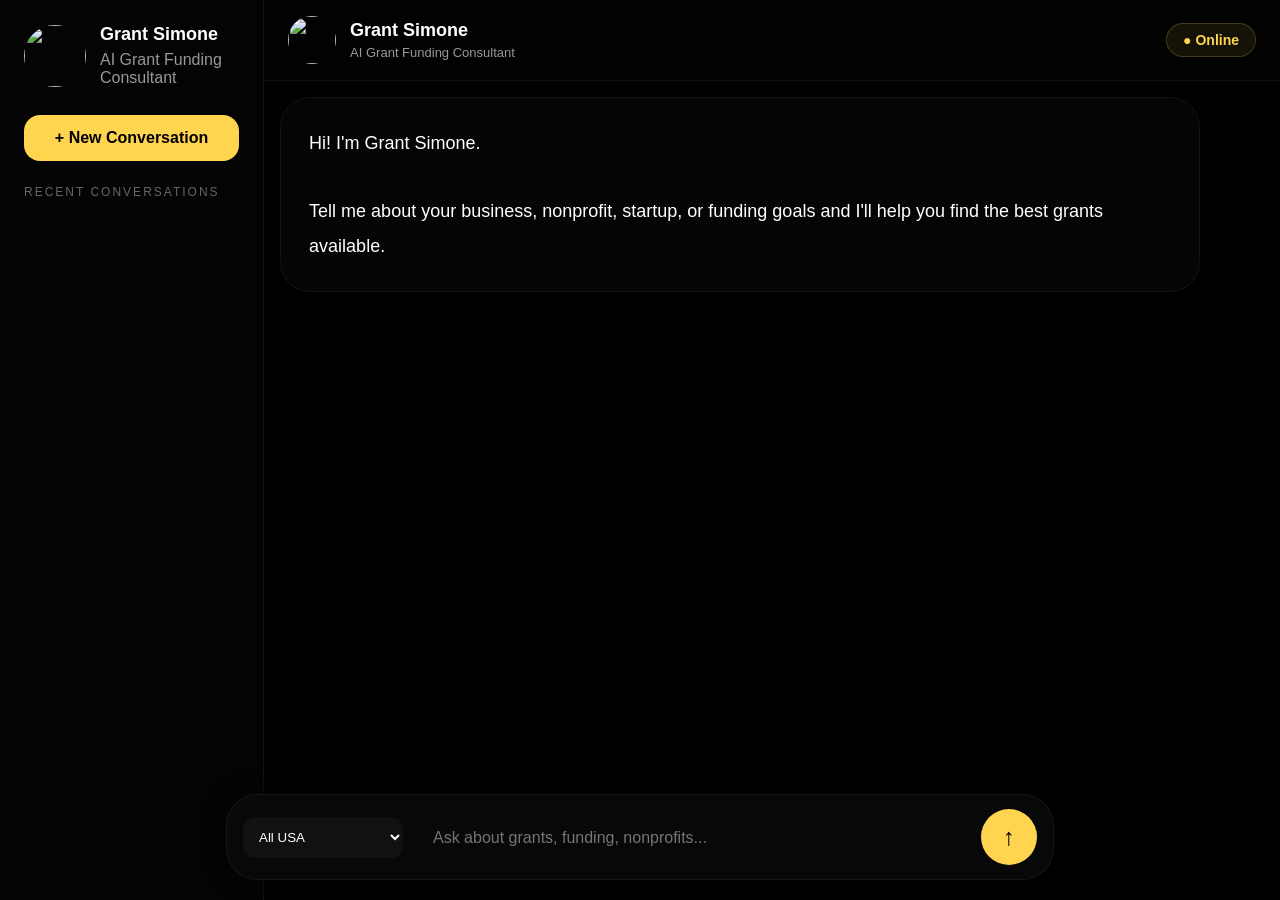
==== index.html @ 6c2490f1 "Update index.html" ====
<!DOCTYPE html>
<html lang="en">
<head>

<meta charset="UTF-8" />

<meta
name="viewport"
content="width=device-width, initial-scale=1.0"
/>

<title>Grant Simone</title>

<script src="https://cdnjs.cloudflare.com/ajax/libs/jspdf/2.5.1/jspdf.umd.min.js"></script>

<style>

*{
margin:0;
padding:0;
box-sizing:border-box;
font-family:Arial,sans-serif;
}

html{
scroll-behavior:smooth;
}

body{

background:#000;
color:white;
overflow-x:hidden;

text-rendering:optimizeLegibility;
-webkit-font-smoothing:antialiased;
-moz-osx-font-smoothing:grayscale;

background-image:

linear-gradient(
rgba(0,0,0,0.82),
rgba(0,0,0,0.88)
),

url('https://storage.googleapis.com/funnel-ai-production/image-generation/xc65ADkcJNt4QcMqV6QQ/hero-section-WtR-x4zxkO.png');

background-size:cover;
background-position:center;
background-repeat:no-repeat;
background-attachment:fixed;

}

.app{
display:flex;
height:100vh;
}

/* SIDEBAR */

.sidebar{

width:320px;

background:
rgba(5,5,5,0.82);

backdrop-filter:blur(14px);

-webkit-backdrop-filter:blur(14px);

border-right:
1px solid rgba(255,255,255,0.05);

padding:24px;

overflow-y:auto;

}

.logo{

display:flex;
align-items:center;
gap:14px;

margin-bottom:28px;

}

.logo img{

width:62px;
height:62px;

border-radius:50%;
object-fit:cover;

}

.logo h1{
font-size:18px;
font-weight:800;
}

.logo p{
color:#999;
margin-top:6px;
}

.new-chat{

width:100%;

padding:14px 18px;

border:none;

border-radius:16px;

background:#FFD54F;

font-size:16px;
font-weight:700;

cursor:pointer;

margin-bottom:24px;

}

.sidebar-title{

font-size:12px;

letter-spacing:2px;

color:#666;

margin-bottom:16px;
}

.saved-card{

background:#0d0d0d;

border:
1px solid rgba(255,213,79,0.12);

border-radius:20px;

padding:18px;

margin-bottom:16px;

cursor:pointer;

transition:0.25s;

}

.saved-card:hover{

border-color:#FFD54F;

transform:translateY(-3px);

}

.saved-card h3{

font-size:18px;

margin-bottom:8px;
}

.saved-card p{

color:#777;

font-size:14px;
}

/* MAIN */

.main{

height:100dvh;

display:flex;

flex-direction:column;

width:100%;

overflow:hidden;
}

.topbar{

padding:16px 24px;

display:flex;

justify-content:space-between;

align-items:center;

border-bottom:
1px solid rgba(255,255,255,0.05);

background:
rgba(5,5,5,0.45);

backdrop-filter:blur(12px);

-webkit-backdrop-filter:blur(12px);

}

.top-left{

display:flex;
align-items:center;
gap:14px;
}

.top-left img{

width:48px;
height:48px;

border-radius:50%;
object-fit:cover;
}

.top-left h1{

font-size:18px;

font-weight:700;
}

.top-left p{

color:#999;

margin-top:4px;

font-size:13px;
}

.online{

padding:8px 16px;

border-radius:999px;

border:
1px solid rgba(255,213,79,0.2);

background:
rgba(255,213,79,0.08);

color:#FFD54F;

font-size:14px;

font-weight:600;

}

/* CHAT */

.chat{

flex:1;

overflow-y:auto;

scrollbar-gutter:stable;

scroll-behavior:smooth;

padding:16px 20px 180px 16px;

min-height:0;
}

.message{

max-width:920px;

padding:28px;

border-radius:30px;

margin-bottom:24px;

line-height:1.9;

font-size:18px;

word-wrap:break-word;

overflow-wrap:break-word;
}

.bot{

background:
rgba(10,10,10,0.55);

backdrop-filter:blur(12px);

border:
1px solid rgba(255,255,255,0.05);

}

.user{

background:#FFD54F;

color:black;

margin-left:auto;

font-weight:bold;
}

/* GRANTS */

.grants-grid{

display:grid;

grid-template-columns:
repeat(auto-fit,minmax(320px,1fr));

gap:24px;

margin-top:24px;

align-items:stretch;
}

.grant-card{

background:
rgba(10,10,10,0.55);

backdrop-filter:blur(14px);

border:
1px solid rgba(255,213,79,0.12);

border-radius:30px;

padding:28px;

transition:0.25s;

}

.grant-card:hover{

transform:translateY(-4px);

border-color:#FFD54F;

}

.badge{

display:inline-block;

padding:10px 18px;

border-radius:999px;

background:
rgba(255,213,79,0.08);

border:
1px solid rgba(255,213,79,0.14);

color:#FFD54F;

margin-bottom:22px;
}

.grant-title{

font-size:22px;

font-weight:bold;

margin-bottom:18px;
}

.grant-desc{

color:#bbb;

line-height:1.8;

margin-bottom:28px;
}

.actions{

display:flex;

gap:12px;

flex-wrap:wrap;
}

.btn{

padding:14px 20px;

border:none;

border-radius:16px;

cursor:pointer;

font-size:16px;
font-weight:bold;

transition:0.2s;

}

.btn:hover{
transform:translateY(-2px);
}

.primary{

background:#FFD54F;

color:black;
}

.secondary{

background:#1b1b1b;

color:white;
}

/* INPUT */

.input-area{

position:fixed;

bottom:12px;

left:0;
right:0;

width:100%;

padding:0 16px;

background:transparent;

z-index:9999;
}

.input-wrap{

display:flex;

align-items:center;

gap:10px;

max-width:1000px;

margin:0 auto;

padding:14px 16px;

border-radius:32px;

background:
rgba(10,10,10,0.82);

backdrop-filter:blur(16px);

border:
1px solid rgba(255,255,255,0.06);

box-shadow:
0 0 25px rgba(0,0,0,0.4);

min-height:72px;

}

.input-wrap textarea{

flex:1;

background:none;

border:none;

outline:none;

color:white;

font-size:16px;

padding:14px 10px;

resize:none;

overflow-y:auto;

min-height:52px;

height:52px;

max-height:140px;

line-height:1.6;

}

.send-btn{

min-width:56px;

width:56px;

height:56px;

border:none;

border-radius:50%;

background:#FFD54F;

font-size:24px;

font-weight:bold;

cursor:pointer;

}

/* MODAL */

.custom-modal-overlay{

position:fixed;

inset:0;

background:
rgba(0,0,0,0.84);

display:flex;

justify-content:center;

align-items:center;

padding:20px;

z-index:999999;

backdrop-filter:blur(4px);
}

.custom-modal{

width:100%;

max-width:650px;

background:
rgba(15,15,15,0.7);

backdrop-filter:blur(18px);

border-radius:30px;

border:
1px solid rgba(255,213,79,0.14);

padding:40px;

position:relative;
}

.close-modal{

position:absolute;

top:20px;
right:20px;

width:42px;
height:42px;

border:none;

border-radius:50%;

background:#222;

color:white;

cursor:pointer;
}

.modal-title{

font-size:42px;

margin-bottom:18px;
}

.modal-desc{

color:#bbb;

line-height:1.9;

margin-bottom:28px;
}

.modal-actions{

display:flex;

gap:14px;

flex-wrap:wrap;
}

/* MOBILE */

@media(max-width:900px){

.app{
flex-direction:column;
}

.sidebar{
display:none;
}

.message{

font-size:15px;

padding:16px;

border-radius:22px;

line-height:1.7;
}

.bot{
max-width:92%;
}

.user{
max-width:88%;
}

.grants-grid{
grid-template-columns:1fr;
}

.input-wrap textarea{

font-size:16px !important;

padding:10px 12px;
}

}

@media(min-width:901px){

.input-area{

left:50%;

transform:translateX(-50%);

bottom:20px;

width:calc(100% - 420px);

max-width:980px;
}
}

</style>
</head>

<body>

<div class="app">

<div class="sidebar">

<div class="logo">

<img
src="https://i.postimg.cc/MGLNZT5C/Grant-Simone.jpg"
/>

<div>

<h1>Grant Simone</h1>

<p>
AI Grant Funding Consultant
</p>

</div>

</div>

<button
class="new-chat"
onclick="startNewConversation()"
>
+ New Conversation
</button>

<div class="sidebar-title">
RECENT CONVERSATIONS
</div>

<div id="savedContainer"></div>

</div>

<div class="main">

<div class="topbar">

<div class="top-left">

<img
src="https://i.postimg.cc/MGLNZT5C/Grant-Simone.jpg"
/>

<div>

<h1>Grant Simone</h1>

<p>
AI Grant Funding Consultant
</p>

</div>

</div>

<div class="online">
● Online
</div>

</div>

<div
class="chat"
id="chat"
>

<div class="message bot">

Hi! I'm Grant Simone.

<br><br>

Tell me about your business,
nonprofit,
startup,
or funding goals
and I'll help you find
the best grants available.

</div>

</div>

<div class="input-area">

<div class="input-wrap">

<select id="stateSelect" style="
background:#111;
color:white;
border:none;
padding:12px;
border-radius:12px;
margin-right:10px;
">

<option value="USA">All USA</option>
<option value="Alabama">Alabama</option>
<option value="Alaska">Alaska</option>
<option value="Arizona">Arizona</option>
<option value="Arkansas">Arkansas</option>
<option value="California">California</option>
<option value="Colorado">Colorado</option>
<option value="Connecticut">Connecticut</option>
<option value="Delaware">Delaware</option>
<option value="District of Columbia">District of Columbia</option>
<option value="Florida">Florida</option>
<option value="Georgia">Georgia</option>
<option value="Hawaii">Hawaii</option>
<option value="Idaho">Idaho</option>
<option value="Illinois">Illinois</option>
<option value="Indiana">Indiana</option>
<option value="Iowa">Iowa</option>
<option value="Kansas">Kansas</option>
<option value="Kentucky">Kentucky</option>
<option value="Louisiana">Louisiana</option>
<option value="Maine">Maine</option>
<option value="Maryland">Maryland</option>
<option value="Massachusetts">Massachusetts</option>
<option value="Michigan">Michigan</option>
<option value="Minnesota">Minnesota</option>
<option value="Mississippi">Mississippi</option>
<option value="Missouri">Missouri</option>
<option value="Montana">Montana</option>
<option value="Nebraska">Nebraska</option>
<option value="Nevada">Nevada</option>
<option value="New Hampshire">New Hampshire</option>
<option value="New Jersey">New Jersey</option>
<option value="New Mexico">New Mexico</option>
<option value="New York">New York</option>
<option value="North Carolina">North Carolina</option>
<option value="North Dakota">North Dakota</option>
<option value="Ohio">Ohio</option>
<option value="Oklahoma">Oklahoma</option>
<option value="Oregon">Oregon</option>
<option value="Pennsylvania">Pennsylvania</option>
<option value="Puerto Rico">Puerto Rico</option>
<option value="Rhode Island">Rhode Island</option>
<option value="South Carolina">South Carolina</option>
<option value="South Dakota">South Dakota</option>
<option value="Tennessee">Tennessee</option>
<option value="Texas">Texas</option>
<option value="Utah">Utah</option>
<option value="Vermont">Vermont</option>
<option value="Virginia">Virginia</option>
<option value="Washington">Washington</option>
<option value="West Virginia">West Virginia</option>
<option value="Wisconsin">Wisconsin</option>
<option value="Wyoming">Wyoming</option>

</select>

<textarea
id="userInput"
placeholder="Ask about grants, funding, nonprofits..."
rows="1"
></textarea>

<button
class="send-btn"
onclick="sendMessage()"
>
↑
</button>

</div>

</div>

</div>

</div>

<script>

const chat =
document.getElementById("chat");

const userInput =
document.getElementById("userInput");

/* SAVED GRANTS */

let savedGrants =
JSON.parse(
localStorage.getItem("savedGrants")
) || [];

/* SAVED CONVERSATIONS */

let conversations =
JSON.parse(
localStorage.getItem("conversations")
) || [];

let currentConversationId = null;

/* START NEW CONVERSATION */

function startNewConversation(){

const cleanText =
chat.innerText.trim();

/* SAVE CURRENT CHAT FIRST */

if(
cleanText &&
!cleanText.includes(
"Tell me about your business"
)
){
saveConversation();
}

/* CREATE NEW ACTIVE ID */

currentConversationId =
Date.now();

chat.innerHTML = `

<div class="message bot">

Hi! I'm Grant Simone.

<br><br>

Tell me about your business,
nonprofit,
startup,
or funding goals
and I'll help you find
the best grants available.

</div>

`;

userInput.value = "";
userInput.style.height = "52px";

chat.scrollTo({
top:0,
behavior:"smooth"
});

}

/* ENTER TO SEND */

userInput.addEventListener(
"keydown",
function(e){

if(
e.key === "Enter" &&
!e.shiftKey
){
e.preventDefault();
sendMessage();
}

}
);

/* AUTO EXPAND */

userInput.addEventListener(
"input",
function(){

this.style.height = "52px";

if(this.scrollHeight > 52){
this.style.height =
this.scrollHeight + "px";
}

}
);

/* SEND MESSAGE */

async function sendMessage(){

const selectedState =
document.getElementById("stateSelect").value;

const text =
userInput.value.trim();

if(!text) return;

chat.innerHTML += `

<div class="message user">
${text}
</div>

`;

const loadingId = Date.now();

chat.innerHTML += `

<div class="message bot" id="loading-${loadingId}">

<div style="font-size:20px;font-weight:bold;margin-bottom:12px;">
🤖 Grant Simone AI
</div>

<div style="color:#FFD54F;">
Searching live grant databases...
</div>

</div>

`;

userInput.value = "";
userInput.style.height = "52px";

chat.scrollTo({
top:chat.scrollHeight,
behavior:"smooth"
});

try{

const response = await fetch(
"https://grant-simone-backend-production.up.railway.app/grant-search",
{
method:"POST",

headers:{
"Content-Type":"application/json"
},

body: JSON.stringify({

businessType: text,
keywords: text,
state: selectedState,
startup: "yes"

})

}
);

const data = await response.json();

const loadingMessage =
document.getElementById(`loading-${loadingId}`);

if(loadingMessage){
loadingMessage.remove();
}

if(data.grants && data.grants.length > 0){

showGrantCards(data.grants);

saveConversation();

}else{

chat.innerHTML += `

<div class="message bot">
No grants found.
</div>

`;

saveConversation();

}

chat.scrollTo({
top:chat.scrollHeight,
behavior:"smooth"
});

}catch(error){

console.error(error);

const loadingMessage =
document.getElementById(`loading-${loadingId}`);

if(loadingMessage){
loadingMessage.remove();
}

chat.innerHTML += `

<div class="message bot">
❌ Unable to fetch grants.
</div>

`;

}

}

/* SHOW GRANTS */

function showGrantCards(grants){

const cardsHTML =
grants.map(grant => {

const encodedGrant =
encodeURIComponent(JSON.stringify(grant));

return `

<div class="grant-card">

<div class="badge">
AI Match ${Math.min(grant.matchScore + 35, 98)}%
</div>

<div class="grant-title">
${grant.grantName}
</div>

<div class="grant-desc">
${grant.description}
</div>

<div class="actions">

<button
class="btn primary"
onclick="
openGrantModal(
'${grant.grantName}',
'Match ${grant.matchScore}%',
'${grant.description}',
'${grant.applicationUrl}'
)
"
>
View Details
</button>

<button
class="btn secondary"
onclick='saveGrantFromEncoded("${encodedGrant}")'
>
Save
</button>

<button
class="btn secondary"
onclick="
downloadPDF(
'${grant.grantName}'
)
"
>
Generate Proposal
</button>

</div>

</div>

`;

}).join("");

chat.innerHTML += `

<div class="message bot">

<p>
Here are the best grant opportunities:
</p>

<div class="grants-grid">

${cardsHTML}

</div>

</div>

`;

chat.scrollTo({
top:chat.scrollHeight,
behavior:"smooth"
});

}

/* SAVE GRANT */

function saveGrant(grant){

const exists =
savedGrants.find(
g => g.grantName === grant.grantName
);

if(exists){
return;
}

savedGrants.push(grant);

localStorage.setItem(
"savedGrants",
JSON.stringify(savedGrants)
);

renderSavedGrants();

}

function saveGrantFromEncoded(encoded){

const grant =
JSON.parse(
decodeURIComponent(encoded)
);

saveGrant(grant);

}

/* RENDER SIDEBAR */

function renderSavedGrants(){

const container =
document.getElementById("savedContainer");

let html = "";

/* CONVERSATIONS */

conversations.forEach((conv,index)=>{

html += `

<div
class="saved-card"
onclick="
openConversation(${index})
"
>

<h3>
💬 ${conv.title}
</h3>

<p>
Saved Conversation
</p>

</div>

`;

});

/* SAVED GRANTS */

savedGrants.forEach((grant)=>{

html += `

<div
class="saved-card"
onclick='openSavedGrantFromEncoded("${encodeURIComponent(JSON.stringify(grant))}")'
>

<h3>
⭐ ${grant.grantName}
</h3>

<p>
Saved Grant
</p>

</div>

`;

});

container.innerHTML = html;

}

/* OPEN SAVED */

function openSavedGrant(grant){

openGrantModal(
grant.grantName,
"AI Match " + grant.matchScore + "%",
grant.description,
grant.applicationUrl
);

}

function openSavedGrantFromEncoded(encoded){

const grant =
JSON.parse(
decodeURIComponent(encoded)
);

openSavedGrant(grant);

}

/* MODAL */

function openGrantModal(
title,
amount,
desc,
link
){

closeGrantModal();

const modal =
document.createElement("div");

modal.id = "grantModal";

modal.innerHTML = `

<div class="custom-modal-overlay">

<div class="custom-modal">

<button
class="close-modal"
onclick="closeGrantModal()"
>
✕
</button>

<div class="badge">
${amount}
</div>

<h1 class="modal-title">
${title}
</h1>

<p class="modal-desc">
${desc}
</p>

<div class="modal-actions">

<a
href="${link}"
target="_blank"
class="btn primary"
style="text-decoration:none;"
>
Official Website
</a>

<button
class="btn secondary"
onclick="
downloadPDF(
'${title}'
)
"
>
Download PDF
</button>

</div>

</div>

</div>

`;

document.body.appendChild(modal);

}

/* CLOSE MODAL */

function closeGrantModal(){

const modal =
document.getElementById("grantModal");

if(modal){
modal.remove();
}

}

/* PDF */

async function downloadPDF(name){

try{

const ownerName =
prompt("Enter Owner Name:");

const businessYears =
prompt("Years In Business:");

const businessName =
prompt("Enter Business Name:");

const businessType =
prompt("Enter Business Type:");

const fundingPurpose =
prompt("Enter Funding Purpose:");

const requestedAmount =
prompt("Enter Requested Amount:");

const response = await fetch(
"https://grant-simone-backend-production.up.railway.app/generate-proposal",
{
method:"POST",

headers:{
"Content-Type":"application/json"
},

body:JSON.stringify({

businessName,
ownerName,
businessYears,
businessType,
fundingPurpose,
grantName:name,
requestedAmount

})

}
);

if(!response.ok){
throw new Error("PDF failed");
}

const blob =
await response.blob();

const url =
window.URL.createObjectURL(blob);

const a =
document.createElement("a");

a.href = url;
a.download = `${name}.pdf`;

document.body.appendChild(a);

a.click();

a.remove();

window.URL.revokeObjectURL(url);

}catch(error){

console.error(error);

alert("Error generating PDF.");

}

}

/* SAVE CONVERSATION */

function saveConversation(){

const messages =
chat.innerHTML.trim();

const cleanText =
chat.innerText.trim();

if(
cleanText === "" ||
cleanText.includes(
"Tell me about your business"
)
){
return;
}

/* CREATE ID IF NONE */

if(!currentConversationId){

currentConversationId =
Date.now();

}

/* CHECK IF EXISTING */

const existingIndex =
conversations.findIndex(
c => c.id === currentConversationId
);

if(existingIndex !== -1){

/* UPDATE EXISTING */

conversations[existingIndex].messages =
messages;

conversations[existingIndex].timestamp =
Date.now();

}else{

/* CREATE NEW */

conversations.unshift({

id:currentConversationId,

title:
"Conversation " +
(conversations.length + 1),

messages,

timestamp:Date.now()

});

}

localStorage.setItem(
"conversations",
JSON.stringify(conversations)
);

renderSavedGrants();

}

/* OPEN CONVERSATION */

function openConversation(index){

const conversation =
conversations[index];

if(
!conversation ||
!conversation.messages
){
return;
}

/* SET ACTIVE CONVERSATION */

currentConversationId =
conversation.id;

chat.innerHTML =
conversation.messages;

chat.scrollTo({
top:0,
behavior:"smooth"
});

}

/* INITIALIZE */

renderSavedGrants();

</script>

</body>
</html>
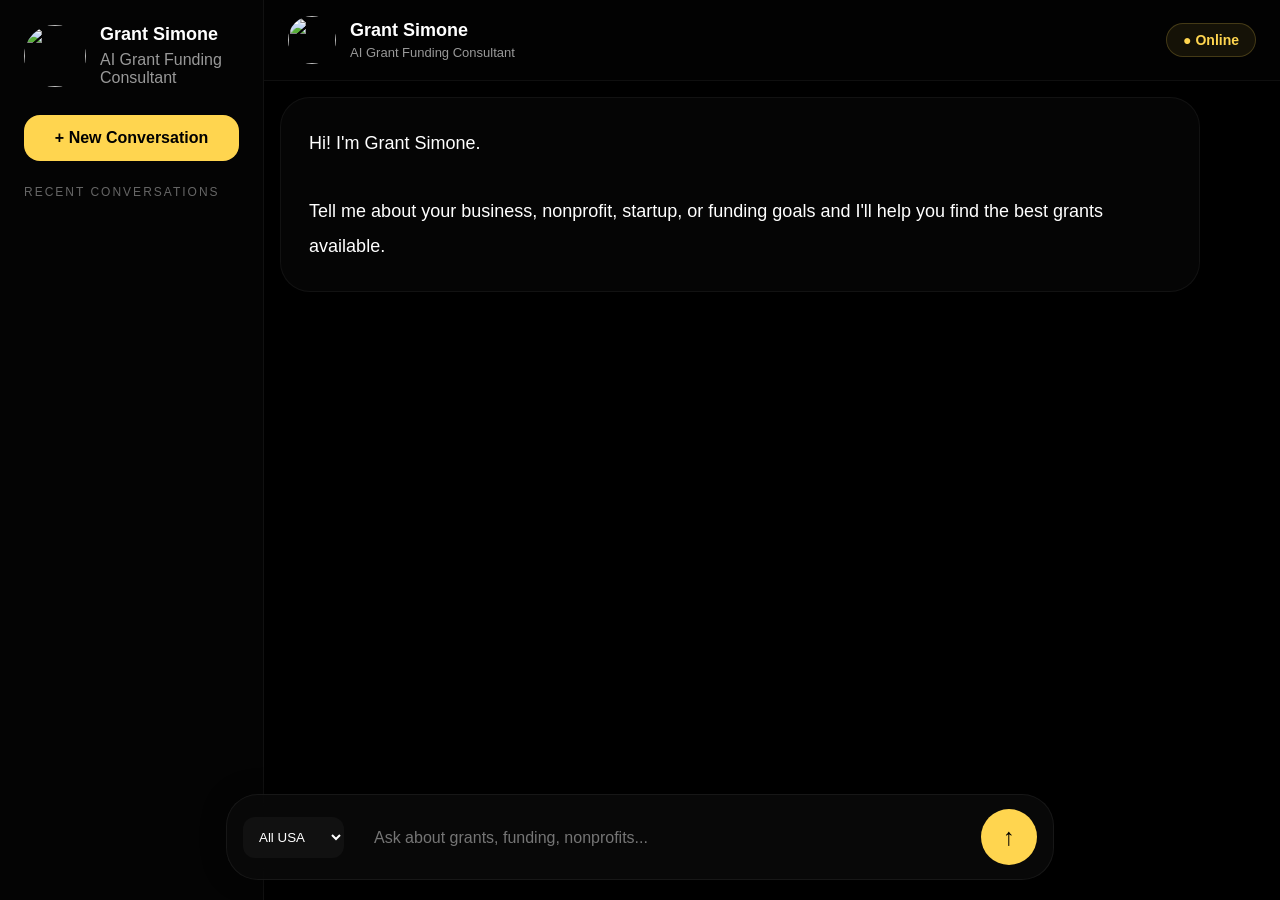
==== commit 375398ac: "Update index.html" ====
--- a/index.html
+++ b/index.html
@@ -516,7 +516,7 @@
 
 color:white;
 
-font-size:16px;
+font-size:16px !important;
 
 padding:14px 10px;
 
@@ -554,97 +554,6 @@
 
 cursor:pointer;
 
-}
-
-/* MODAL */
-
-.custom-modal-overlay{
-
-position:fixed;
-
-inset:0;
-
-background:
-rgba(0,0,0,0.84);
-
-display:flex;
-
-justify-content:center;
-
-align-items:center;
-
-padding:20px;
-
-z-index:999999;
-
-backdrop-filter:blur(4px);
-}
-
-.custom-modal{
-
-width:100%;
-
-max-width:650px;
-
-background:
-rgba(15,15,15,0.7);
-
-backdrop-filter:blur(18px);
-
-border-radius:30px;
-
-border:
-1px solid rgba(255,213,79,0.14);
-
-padding:40px;
-
-position:relative;
-}
-
-.close-modal{
-
-position:absolute;
-
-top:20px;
-right:20px;
-
-width:42px;
-height:42px;
-
-border:none;
-
-border-radius:50%;
-
-background:#222;
-
-color:white;
-
-cursor:pointer;
-}
-
-.modal-title{
-
-font-size:42px;
-
-margin-bottom:18px;
-}
-
-.modal-desc{
-
-color:#bbb;
-
-line-height:1.9;
-
-margin-bottom:28px;
-}
-
-.modal-actions{
-
-display:flex;
-
-gap:14px;
-
-flex-wrap:wrap;
 }
 
 /* MOBILE */
@@ -813,58 +722,10 @@
 ">
 
 <option value="USA">All USA</option>
-<option value="Alabama">Alabama</option>
-<option value="Alaska">Alaska</option>
-<option value="Arizona">Arizona</option>
-<option value="Arkansas">Arkansas</option>
 <option value="California">California</option>
-<option value="Colorado">Colorado</option>
-<option value="Connecticut">Connecticut</option>
-<option value="Delaware">Delaware</option>
-<option value="District of Columbia">District of Columbia</option>
+<option value="Texas">Texas</option>
 <option value="Florida">Florida</option>
-<option value="Georgia">Georgia</option>
-<option value="Hawaii">Hawaii</option>
-<option value="Idaho">Idaho</option>
-<option value="Illinois">Illinois</option>
-<option value="Indiana">Indiana</option>
-<option value="Iowa">Iowa</option>
-<option value="Kansas">Kansas</option>
-<option value="Kentucky">Kentucky</option>
-<option value="Louisiana">Louisiana</option>
-<option value="Maine">Maine</option>
-<option value="Maryland">Maryland</option>
-<option value="Massachusetts">Massachusetts</option>
-<option value="Michigan">Michigan</option>
-<option value="Minnesota">Minnesota</option>
-<option value="Mississippi">Mississippi</option>
-<option value="Missouri">Missouri</option>
-<option value="Montana">Montana</option>
-<option value="Nebraska">Nebraska</option>
-<option value="Nevada">Nevada</option>
-<option value="New Hampshire">New Hampshire</option>
-<option value="New Jersey">New Jersey</option>
-<option value="New Mexico">New Mexico</option>
 <option value="New York">New York</option>
-<option value="North Carolina">North Carolina</option>
-<option value="North Dakota">North Dakota</option>
-<option value="Ohio">Ohio</option>
-<option value="Oklahoma">Oklahoma</option>
-<option value="Oregon">Oregon</option>
-<option value="Pennsylvania">Pennsylvania</option>
-<option value="Puerto Rico">Puerto Rico</option>
-<option value="Rhode Island">Rhode Island</option>
-<option value="South Carolina">South Carolina</option>
-<option value="South Dakota">South Dakota</option>
-<option value="Tennessee">Tennessee</option>
-<option value="Texas">Texas</option>
-<option value="Utah">Utah</option>
-<option value="Vermont">Vermont</option>
-<option value="Virginia">Virginia</option>
-<option value="Washington">Washington</option>
-<option value="West Virginia">West Virginia</option>
-<option value="Wisconsin">Wisconsin</option>
-<option value="Wyoming">Wyoming</option>
 
 </select>
 
@@ -917,21 +778,7 @@
 
 function startNewConversation(){
 
-const cleanText =
-chat.innerText.trim();
-
-/* SAVE CURRENT CHAT FIRST */
-
-if(
-cleanText &&
-!cleanText.includes(
-"Tell me about your business"
-)
-){
 saveConversation();
-}
-
-/* CREATE NEW ACTIVE ID */
 
 currentConversationId =
 Date.now();
@@ -956,6 +803,7 @@
 `;
 
 userInput.value = "";
+
 userInput.style.height = "52px";
 
 chat.scrollTo({
@@ -1155,15 +1003,13 @@
 <button
 class="btn primary"
 onclick="
-openGrantModal(
-'${grant.grantName}',
-'Match ${grant.matchScore}%',
-'${grant.description}',
-'${grant.applicationUrl}'
+window.open(
+'${grant.applicationUrl}',
+'_blank'
 )
 "
 >
-View Details
+Apply
 </button>
 
 <button
@@ -1173,17 +1019,6 @@
 Save
 </button>
 
-<button
-class="btn secondary"
-onclick="
-downloadPDF(
-'${grant.grantName}'
-)
-"
->
-Generate Proposal
-</button>
-
 </div>
 
 </div>
@@ -1252,7 +1087,7 @@
 
 }
 
-/* RENDER SIDEBAR */
+/* SIDEBAR */
 
 function renderSavedGrants(){
 
@@ -1296,7 +1131,12 @@
 
 <div
 class="saved-card"
-onclick='openSavedGrantFromEncoded("${encodeURIComponent(JSON.stringify(grant))}")'
+onclick="
+window.open(
+'${grant.applicationUrl}',
+'_blank'
+)
+"
 >
 
 <h3>
@@ -1314,200 +1154,6 @@
 });
 
 container.innerHTML = html;
-
-}
-
-/* OPEN SAVED */
-
-function openSavedGrant(grant){
-
-openGrantModal(
-grant.grantName,
-"AI Match " + grant.matchScore + "%",
-grant.description,
-grant.applicationUrl
-);
-
-}
-
-function openSavedGrantFromEncoded(encoded){
-
-const grant =
-JSON.parse(
-decodeURIComponent(encoded)
-);
-
-openSavedGrant(grant);
-
-}
-
-/* MODAL */
-
-function openGrantModal(
-title,
-amount,
-desc,
-link
-){
-
-closeGrantModal();
-
-const modal =
-document.createElement("div");
-
-modal.id = "grantModal";
-
-modal.innerHTML = `
-
-<div class="custom-modal-overlay">
-
-<div class="custom-modal">
-
-<button
-class="close-modal"
-onclick="closeGrantModal()"
->
-✕
-</button>
-
-<div class="badge">
-${amount}
-</div>
-
-<h1 class="modal-title">
-${title}
-</h1>
-
-<p class="modal-desc">
-${desc}
-</p>
-
-<div class="modal-actions">
-
-<a
-href="${link}"
-target="_blank"
-class="btn primary"
-style="text-decoration:none;"
->
-Official Website
-</a>
-
-<button
-class="btn secondary"
-onclick="
-downloadPDF(
-'${title}'
-)
-"
->
-Download PDF
-</button>
-
-</div>
-
-</div>
-
-</div>
-
-`;
-
-document.body.appendChild(modal);
-
-}
-
-/* CLOSE MODAL */
-
-function closeGrantModal(){
-
-const modal =
-document.getElementById("grantModal");
-
-if(modal){
-modal.remove();
-}
-
-}
-
-/* PDF */
-
-async function downloadPDF(name){
-
-try{
-
-const ownerName =
-prompt("Enter Owner Name:");
-
-const businessYears =
-prompt("Years In Business:");
-
-const businessName =
-prompt("Enter Business Name:");
-
-const businessType =
-prompt("Enter Business Type:");
-
-const fundingPurpose =
-prompt("Enter Funding Purpose:");
-
-const requestedAmount =
-prompt("Enter Requested Amount:");
-
-const response = await fetch(
-"https://grant-simone-backend-production.up.railway.app/generate-proposal",
-{
-method:"POST",
-
-headers:{
-"Content-Type":"application/json"
-},
-
-body:JSON.stringify({
-
-businessName,
-ownerName,
-businessYears,
-businessType,
-fundingPurpose,
-grantName:name,
-requestedAmount
-
-})
-
-}
-);
-
-if(!response.ok){
-throw new Error("PDF failed");
-}
-
-const blob =
-await response.blob();
-
-const url =
-window.URL.createObjectURL(blob);
-
-const a =
-document.createElement("a");
-
-a.href = url;
-a.download = `${name}.pdf`;
-
-document.body.appendChild(a);
-
-a.click();
-
-a.remove();
-
-window.URL.revokeObjectURL(url);
-
-}catch(error){
-
-console.error(error);
-
-alert("Error generating PDF.");
-
-}
 
 }
 
@@ -1530,16 +1176,12 @@
 return;
 }
 
-/* CREATE ID IF NONE */
-
 if(!currentConversationId){
 
 currentConversationId =
 Date.now();
 
 }
-
-/* CHECK IF EXISTING */
 
 const existingIndex =
 conversations.findIndex(
@@ -1548,29 +1190,24 @@
 
 if(existingIndex !== -1){
 
-/* UPDATE EXISTING */
-
 conversations[existingIndex].messages =
 messages;
 
-conversations[existingIndex].timestamp =
+conversations[existingIndex].updatedAt =
 Date.now();
 
 }else{
 
-/* CREATE NEW */
-
 conversations.unshift({
 
 id:currentConversationId,
 
 title:
-"Conversation " +
-(conversations.length + 1),
+cleanText.substring(0,40) + "...",
 
 messages,
 
-timestamp:Date.now()
+createdAt:Date.now()
 
 });
 
@@ -1599,8 +1236,6 @@
 return;
 }
 
-/* SET ACTIVE CONVERSATION */
-
 currentConversationId =
 conversation.id;
 
@@ -1614,7 +1249,7 @@
 
 }
 
-/* INITIALIZE */
+/* INIT */
 
 renderSavedGrants();
 
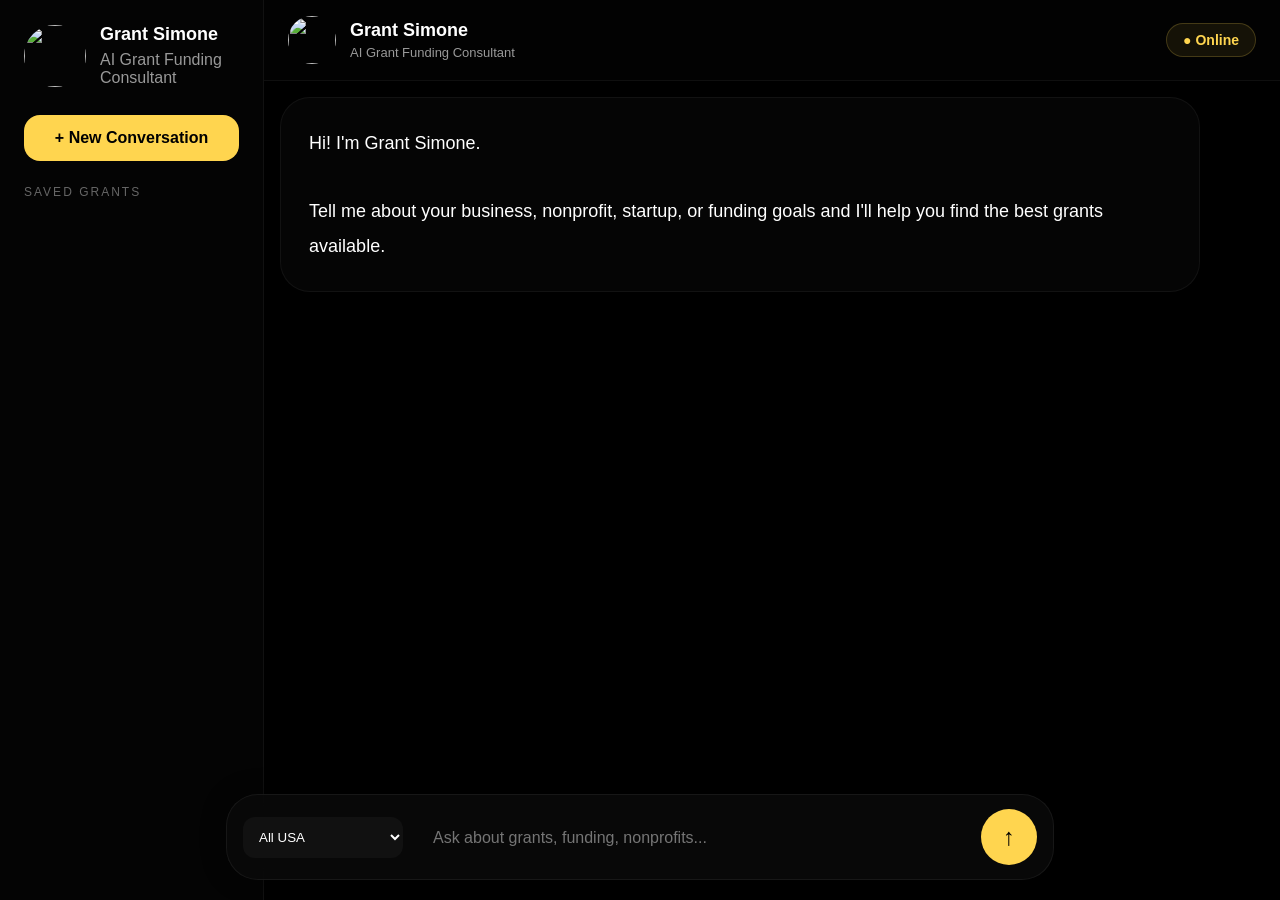
==== commit 09169258: "Update index.html" ====
--- a/index.html
+++ b/index.html
@@ -516,7 +516,7 @@
 
 color:white;
 
-font-size:16px !important;
+font-size:16px;
 
 padding:14px 10px;
 
@@ -554,6 +554,97 @@
 
 cursor:pointer;
 
+}
+
+/* MODAL */
+
+.custom-modal-overlay{
+
+position:fixed;
+
+inset:0;
+
+background:
+rgba(0,0,0,0.84);
+
+display:flex;
+
+justify-content:center;
+
+align-items:center;
+
+padding:20px;
+
+z-index:999999;
+
+backdrop-filter:blur(4px);
+}
+
+.custom-modal{
+
+width:100%;
+
+max-width:650px;
+
+background:
+rgba(15,15,15,0.7);
+
+backdrop-filter:blur(18px);
+
+border-radius:30px;
+
+border:
+1px solid rgba(255,213,79,0.14);
+
+padding:40px;
+
+position:relative;
+}
+
+.close-modal{
+
+position:absolute;
+
+top:20px;
+right:20px;
+
+width:42px;
+height:42px;
+
+border:none;
+
+border-radius:50%;
+
+background:#222;
+
+color:white;
+
+cursor:pointer;
+}
+
+.modal-title{
+
+font-size:42px;
+
+margin-bottom:18px;
+}
+
+.modal-desc{
+
+color:#bbb;
+
+line-height:1.9;
+
+margin-bottom:28px;
+}
+
+.modal-actions{
+
+display:flex;
+
+gap:14px;
+
+flex-wrap:wrap;
 }
 
 /* MOBILE */
@@ -651,7 +742,7 @@
 </button>
 
 <div class="sidebar-title">
-RECENT CONVERSATIONS
+SAVED GRANTS
 </div>
 
 <div id="savedContainer"></div>
@@ -722,10 +813,58 @@
 ">
 
 <option value="USA">All USA</option>
+<option value="Alabama">Alabama</option>
+<option value="Alaska">Alaska</option>
+<option value="Arizona">Arizona</option>
+<option value="Arkansas">Arkansas</option>
 <option value="California">California</option>
+<option value="Colorado">Colorado</option>
+<option value="Connecticut">Connecticut</option>
+<option value="Delaware">Delaware</option>
+<option value="District of Columbia">District of Columbia</option>
+<option value="Florida">Florida</option>
+<option value="Georgia">Georgia</option>
+<option value="Hawaii">Hawaii</option>
+<option value="Idaho">Idaho</option>
+<option value="Illinois">Illinois</option>
+<option value="Indiana">Indiana</option>
+<option value="Iowa">Iowa</option>
+<option value="Kansas">Kansas</option>
+<option value="Kentucky">Kentucky</option>
+<option value="Louisiana">Louisiana</option>
+<option value="Maine">Maine</option>
+<option value="Maryland">Maryland</option>
+<option value="Massachusetts">Massachusetts</option>
+<option value="Michigan">Michigan</option>
+<option value="Minnesota">Minnesota</option>
+<option value="Mississippi">Mississippi</option>
+<option value="Missouri">Missouri</option>
+<option value="Montana">Montana</option>
+<option value="Nebraska">Nebraska</option>
+<option value="Nevada">Nevada</option>
+<option value="New Hampshire">New Hampshire</option>
+<option value="New Jersey">New Jersey</option>
+<option value="New Mexico">New Mexico</option>
+<option value="New York">New York</option>
+<option value="North Carolina">North Carolina</option>
+<option value="North Dakota">North Dakota</option>
+<option value="Ohio">Ohio</option>
+<option value="Oklahoma">Oklahoma</option>
+<option value="Oregon">Oregon</option>
+<option value="Pennsylvania">Pennsylvania</option>
+<option value="Puerto Rico">Puerto Rico</option>
+<option value="Rhode Island">Rhode Island</option>
+<option value="South Carolina">South Carolina</option>
+<option value="South Dakota">South Dakota</option>
+<option value="Tennessee">Tennessee</option>
 <option value="Texas">Texas</option>
-<option value="Florida">Florida</option>
-<option value="New York">New York</option>
+<option value="Utah">Utah</option>
+<option value="Vermont">Vermont</option>
+<option value="Virginia">Virginia</option>
+<option value="Washington">Washington</option>
+<option value="West Virginia">West Virginia</option>
+<option value="Wisconsin">Wisconsin</option>
+<option value="Wyoming">Wyoming</option>
 
 </select>
 
@@ -778,7 +917,21 @@
 
 function startNewConversation(){
 
+const cleanText =
+chat.innerText.trim();
+
+/* SAVE CURRENT CHAT FIRST */
+
+if(
+cleanText &&
+!cleanText.includes(
+"Tell me about your business"
+)
+){
 saveConversation();
+}
+
+/* CREATE NEW ACTIVE ID */
 
 currentConversationId =
 Date.now();
@@ -803,7 +956,6 @@
 `;
 
 userInput.value = "";
-
 userInput.style.height = "52px";
 
 chat.scrollTo({
@@ -1003,13 +1155,15 @@
 <button
 class="btn primary"
 onclick="
-window.open(
-'${grant.applicationUrl}',
-'_blank'
+openGrantModal(
+'${grant.grantName}',
+'Match ${grant.matchScore}%',
+'${grant.description}',
+'${grant.applicationUrl}'
 )
 "
 >
-Apply
+View Details
 </button>
 
 <button
@@ -1019,6 +1173,17 @@
 Save
 </button>
 
+<button
+class="btn secondary"
+onclick="
+downloadPDF(
+'${grant.grantName}'
+)
+"
+>
+Generate Proposal
+</button>
+
 </div>
 
 </div>
@@ -1087,7 +1252,7 @@
 
 }
 
-/* SIDEBAR */
+/* RENDER SIDEBAR */
 
 function renderSavedGrants(){
 
@@ -1131,29 +1296,218 @@
 
 <div
 class="saved-card"
+onclick='openSavedGrantFromEncoded("${encodeURIComponent(JSON.stringify(grant))}")'
+>
+
+<h3>
+⭐ ${grant.grantName}
+</h3>
+
+<p>
+Saved Grant
+</p>
+
+</div>
+
+`;
+
+});
+
+container.innerHTML = html;
+
+}
+
+/* OPEN SAVED */
+
+function openSavedGrant(grant){
+
+openGrantModal(
+grant.grantName,
+"AI Match " + grant.matchScore + "%",
+grant.description,
+grant.applicationUrl
+);
+
+}
+
+function openSavedGrantFromEncoded(encoded){
+
+const grant =
+JSON.parse(
+decodeURIComponent(encoded)
+);
+
+openSavedGrant(grant);
+
+}
+
+/* MODAL */
+
+function openGrantModal(
+title,
+amount,
+desc,
+link
+){
+
+closeGrantModal();
+
+const modal =
+document.createElement("div");
+
+modal.id = "grantModal";
+
+modal.innerHTML = `
+
+<div class="custom-modal-overlay">
+
+<div class="custom-modal">
+
+<button
+class="close-modal"
+onclick="closeGrantModal()"
+>
+✕
+</button>
+
+<div class="badge">
+${amount}
+</div>
+
+<h1 class="modal-title">
+${title}
+</h1>
+
+<p class="modal-desc">
+${desc}
+</p>
+
+<div class="modal-actions">
+
+<a
+href="${link}"
+target="_blank"
+class="btn primary"
+style="text-decoration:none;"
+>
+Official Website
+</a>
+
+<button
+class="btn secondary"
 onclick="
-window.open(
-'${grant.applicationUrl}',
-'_blank'
+downloadPDF(
+'${title}'
 )
 "
 >
-
-<h3>
-⭐ ${grant.grantName}
-</h3>
-
-<p>
-Saved Grant
-</p>
+Download PDF
+</button>
+
+</div>
+
+</div>
 
 </div>
 
 `;
 
-});
-
-container.innerHTML = html;
+document.body.appendChild(modal);
+
+}
+
+/* CLOSE MODAL */
+
+function closeGrantModal(){
+
+const modal =
+document.getElementById("grantModal");
+
+if(modal){
+modal.remove();
+}
+
+}
+
+/* PDF */
+
+async function downloadPDF(name){
+
+try{
+
+const ownerName =
+prompt("Enter Owner Name:");
+
+const businessYears =
+prompt("Years In Business:");
+
+const businessName =
+prompt("Enter Business Name:");
+
+const businessType =
+prompt("Enter Business Type:");
+
+const fundingPurpose =
+prompt("Enter Funding Purpose:");
+
+const requestedAmount =
+prompt("Enter Requested Amount:");
+
+const response = await fetch(
+"https://grant-simone-backend-production.up.railway.app/generate-proposal",
+{
+method:"POST",
+
+headers:{
+"Content-Type":"application/json"
+},
+
+body:JSON.stringify({
+
+businessName,
+ownerName,
+businessYears,
+businessType,
+fundingPurpose,
+grantName:name,
+requestedAmount
+
+})
+
+}
+);
+
+if(!response.ok){
+throw new Error("PDF failed");
+}
+
+const blob =
+await response.blob();
+
+const url =
+window.URL.createObjectURL(blob);
+
+const a =
+document.createElement("a");
+
+a.href = url;
+a.download = `${name}.pdf`;
+
+document.body.appendChild(a);
+
+a.click();
+
+a.remove();
+
+window.URL.revokeObjectURL(url);
+
+}catch(error){
+
+console.error(error);
+
+alert("Error generating PDF.");
+
+}
 
 }
 
@@ -1176,12 +1530,16 @@
 return;
 }
 
+/* CREATE ID IF NONE */
+
 if(!currentConversationId){
 
 currentConversationId =
 Date.now();
 
 }
+
+/* CHECK IF EXISTING */
 
 const existingIndex =
 conversations.findIndex(
@@ -1190,24 +1548,29 @@
 
 if(existingIndex !== -1){
 
+/* UPDATE EXISTING */
+
 conversations[existingIndex].messages =
 messages;
 
-conversations[existingIndex].updatedAt =
+conversations[existingIndex].timestamp =
 Date.now();
 
 }else{
 
+/* CREATE NEW */
+
 conversations.unshift({
 
 id:currentConversationId,
 
 title:
-cleanText.substring(0,40) + "...",
+"Conversation " +
+(conversations.length + 1),
 
 messages,
 
-createdAt:Date.now()
+timestamp:Date.now()
 
 });
 
@@ -1236,6 +1599,8 @@
 return;
 }
 
+/* SET ACTIVE CONVERSATION */
+
 currentConversationId =
 conversation.id;
 
@@ -1249,7 +1614,7 @@
 
 }
 
-/* INIT */
+/* INITIALIZE */
 
 renderSavedGrants();
 
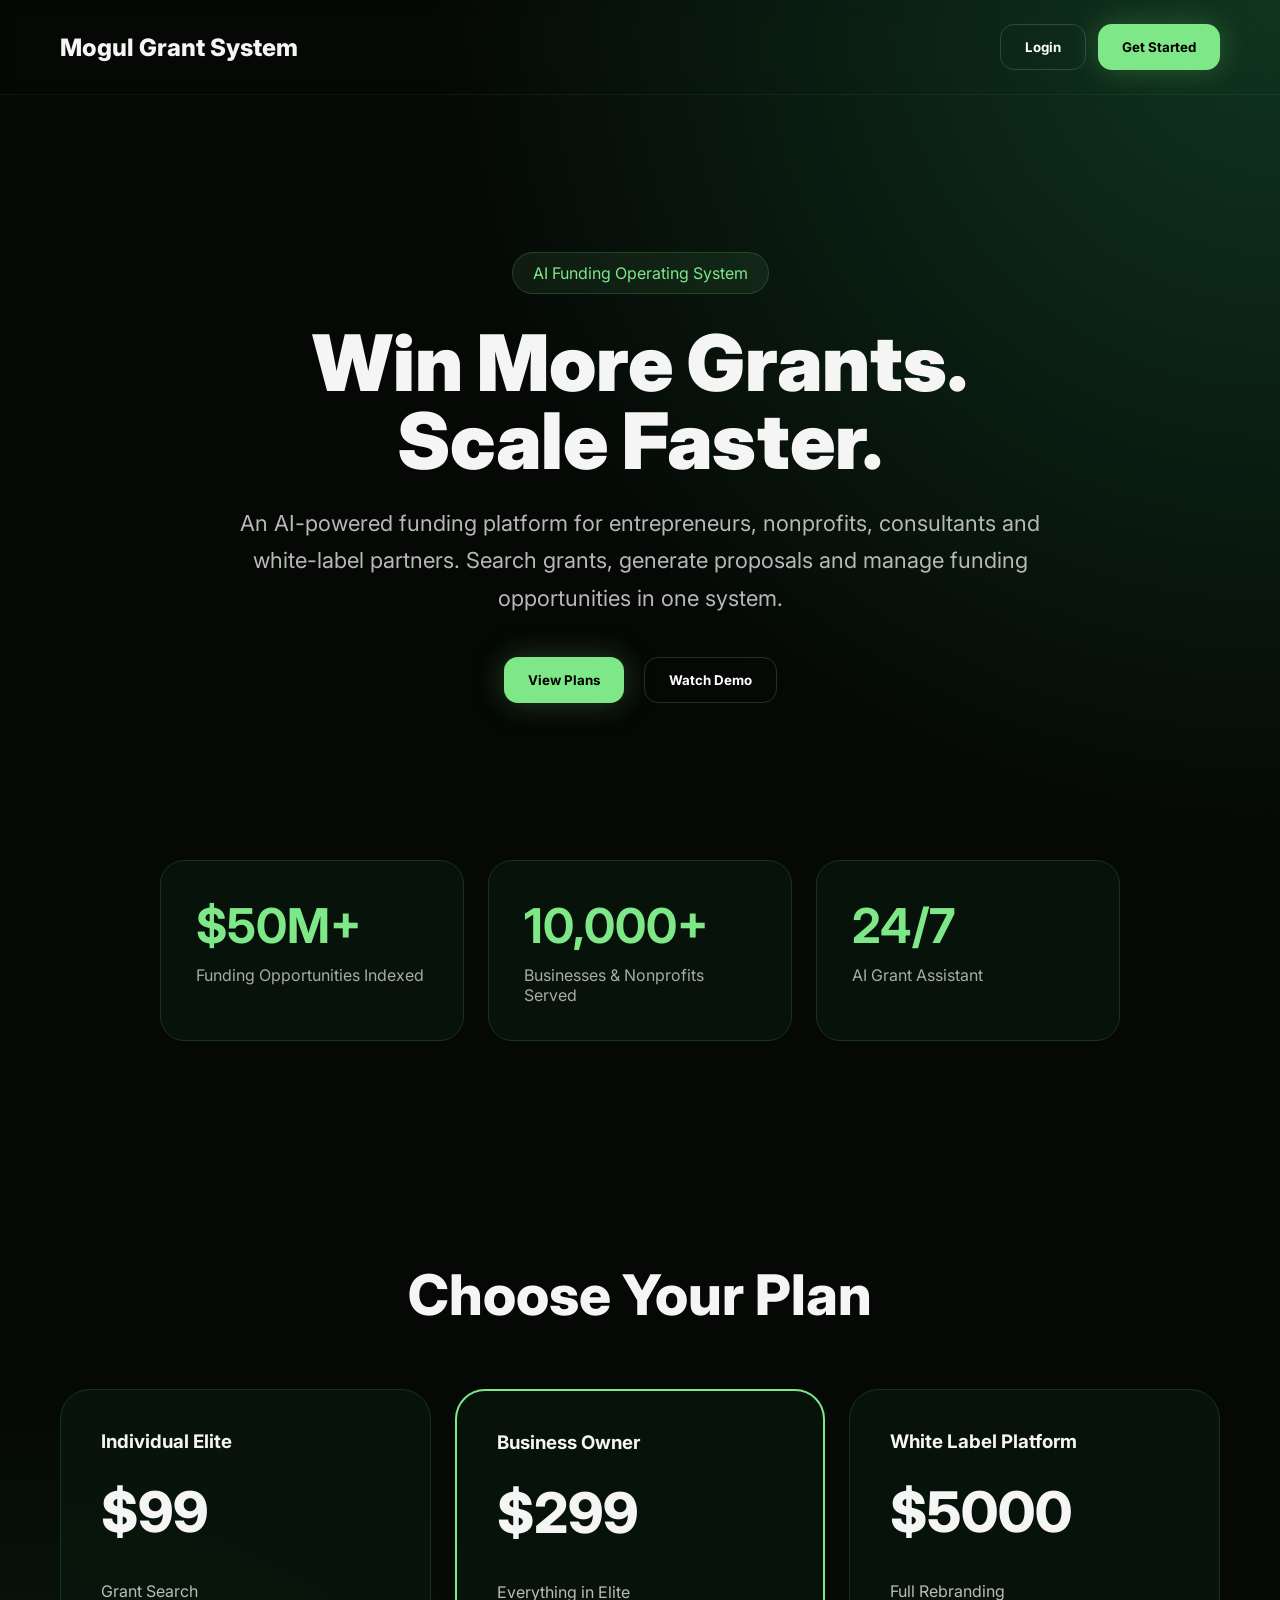
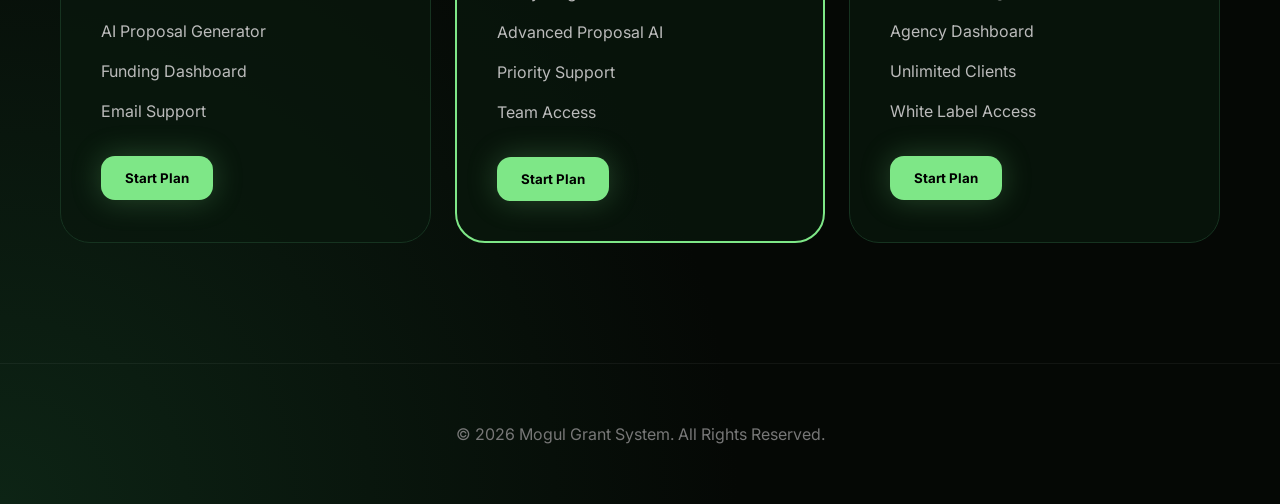
==== commit 58945dbd: "update" ====
--- a/index.html
+++ b/index.html
@@ -1,1624 +1,386 @@
 <!DOCTYPE html>
+
 <html lang="en">
 <head>
-
-<meta charset="UTF-8" />
-
-<meta
-name="viewport"
-content="width=device-width, initial-scale=1.0"
-/>
-
-<title>Grant Simone</title>
-
-<script src="https://cdnjs.cloudflare.com/ajax/libs/jspdf/2.5.1/jspdf.umd.min.js"></script>
+<meta charset="UTF-8">
+<meta name="viewport" content="width=device-width, initial-scale=1.0">
+
+<title>Mogul Grant System</title>
+
+<link href="https://fonts.googleapis.com/css2?family=Inter:wght@300;400;500;600;700;800;900&display=swap" rel="stylesheet">
 
 <style>
+
+:root{
+--bg:#050805;
+--card:#08170d;
+--border:#163320;
+--accent:#7EE787;
+--text:#f5f5f5;
+}
 
 *{
 margin:0;
 padding:0;
 box-sizing:border-box;
-font-family:Arial,sans-serif;
-}
-
-html{
-scroll-behavior:smooth;
+font-family:'Inter',sans-serif;
 }
 
 body{
-
-background:#000;
+background:
+radial-gradient(circle at top right,#10351f 0%,transparent 35%),
+radial-gradient(circle at bottom left,#0d2415 0%,transparent 30%),
+var(--bg);
+color:var(--text);
+overflow-x:hidden;
+}
+
+.nav{
+display:flex;
+justify-content:space-between;
+align-items:center;
+padding:24px 60px;
+border-bottom:1px solid rgba(255,255,255,.05);
+backdrop-filter:blur(10px);
+}
+
+.logo{
+font-size:24px;
+font-weight:800;
+}
+
+.nav-buttons{
+display:flex;
+gap:12px;
+}
+
+.btn{
+padding:14px 24px;
+border-radius:14px;
+border:none;
+cursor:pointer;
+font-weight:700;
+transition:.25s;
+}
+
+.btn-primary{
+background:var(--accent);
+color:#000;
+box-shadow:0 0 30px rgba(126,231,135,.25);
+}
+
+.btn-secondary{
+background:transparent;
 color:white;
-overflow-x:hidden;
-
-text-rendering:optimizeLegibility;
--webkit-font-smoothing:antialiased;
--moz-osx-font-smoothing:grayscale;
-
-background-image:
-
-linear-gradient(
-rgba(0,0,0,0.82),
-rgba(0,0,0,0.88)
-),
-
-url('https://storage.googleapis.com/funnel-ai-production/image-generation/xc65ADkcJNt4QcMqV6QQ/hero-section-WtR-x4zxkO.png');
-
-background-size:cover;
-background-position:center;
-background-repeat:no-repeat;
-background-attachment:fixed;
-
-}
-
-.app{
-display:flex;
-height:100vh;
-}
-
-/* SIDEBAR */
-
-.sidebar{
-
-width:320px;
-
-background:
-rgba(5,5,5,0.82);
-
-backdrop-filter:blur(14px);
-
--webkit-backdrop-filter:blur(14px);
-
-border-right:
-1px solid rgba(255,255,255,0.05);
-
-padding:24px;
-
-overflow-y:auto;
-
-}
-
-.logo{
-
+border:1px solid rgba(255,255,255,.15);
+}
+
+.hero{
+min-height:85vh;
 display:flex;
 align-items:center;
-gap:14px;
-
-margin-bottom:28px;
-
-}
-
-.logo img{
-
-width:62px;
-height:62px;
-
-border-radius:50%;
-object-fit:cover;
-
-}
-
-.logo h1{
-font-size:18px;
+justify-content:center;
+text-align:center;
+padding:80px 20px;
+}
+
+.hero-content{
+max-width:1000px;
+}
+
+.badge{
+display:inline-block;
+padding:10px 20px;
+border-radius:999px;
+background:rgba(126,231,135,.08);
+border:1px solid rgba(126,231,135,.18);
+color:var(--accent);
+margin-bottom:30px;
+}
+
+.hero h1{
+font-size:78px;
+line-height:1;
+font-weight:900;
+margin-bottom:25px;
+}
+
+.hero p{
+font-size:22px;
+color:#b8b8b8;
+line-height:1.7;
+max-width:800px;
+margin:auto;
+margin-bottom:40px;
+}
+
+.hero-actions{
+display:flex;
+justify-content:center;
+gap:20px;
+flex-wrap:wrap;
+}
+
+.stats{
+display:grid;
+grid-template-columns:repeat(3,1fr);
+gap:24px;
+max-width:1000px;
+margin:0 auto 100px;
+padding:0 20px;
+}
+
+.stat{
+background:rgba(8,23,13,.75);
+border:1px solid var(--border);
+border-radius:24px;
+padding:35px;
+backdrop-filter:blur(20px);
+}
+
+.stat h2{
+font-size:48px;
+color:var(--accent);
+}
+
+.stat p{
+margin-top:10px;
+color:#aaa;
+}
+
+.pricing{
+padding:120px 20px;
+max-width:1200px;
+margin:auto;
+}
+
+.section-title{
+text-align:center;
+font-size:56px;
 font-weight:800;
-}
-
-.logo p{
-color:#999;
-margin-top:6px;
-}
-
-.new-chat{
-
-width:100%;
-
-padding:14px 18px;
-
-border:none;
-
-border-radius:16px;
-
-background:#FFD54F;
-
-font-size:16px;
-font-weight:700;
-
-cursor:pointer;
-
-margin-bottom:24px;
-
-}
-
-.sidebar-title{
-
-font-size:12px;
-
-letter-spacing:2px;
-
-color:#666;
-
-margin-bottom:16px;
-}
-
-.saved-card{
-
-background:#0d0d0d;
-
-border:
-1px solid rgba(255,213,79,0.12);
-
-border-radius:20px;
-
-padding:18px;
-
-margin-bottom:16px;
-
-cursor:pointer;
-
-transition:0.25s;
-
-}
-
-.saved-card:hover{
-
-border-color:#FFD54F;
-
-transform:translateY(-3px);
-
-}
-
-.saved-card h3{
-
-font-size:18px;
-
-margin-bottom:8px;
-}
-
-.saved-card p{
-
+margin-bottom:60px;
+}
+
+.cards{
+display:grid;
+grid-template-columns:repeat(3,1fr);
+gap:24px;
+}
+
+.card{
+background:rgba(8,23,13,.75);
+border:1px solid var(--border);
+border-radius:30px;
+padding:40px;
+transition:.3s;
+position:relative;
+overflow:hidden;
+}
+
+.card:hover{
+transform:translateY(-8px);
+border-color:var(--accent);
+}
+
+.featured{
+border:2px solid var(--accent);
+}
+
+.price{
+font-size:56px;
+font-weight:800;
+margin:25px 0;
+}
+
+.card ul{
+list-style:none;
+margin:25px 0;
+}
+
+.card li{
+padding:10px 0;
+color:#bbb;
+}
+
+.footer{
+padding:60px;
+text-align:center;
+border-top:1px solid rgba(255,255,255,.05);
 color:#777;
-
-font-size:14px;
-}
-
-/* MAIN */
-
-.main{
-
-height:100dvh;
-
-display:flex;
-
-flex-direction:column;
-
-width:100%;
-
-overflow:hidden;
-}
-
-.topbar{
-
-padding:16px 24px;
-
-display:flex;
-
-justify-content:space-between;
-
-align-items:center;
-
-border-bottom:
-1px solid rgba(255,255,255,0.05);
-
-background:
-rgba(5,5,5,0.45);
-
-backdrop-filter:blur(12px);
-
--webkit-backdrop-filter:blur(12px);
-
-}
-
-.top-left{
-
-display:flex;
-align-items:center;
-gap:14px;
-}
-
-.top-left img{
-
-width:48px;
-height:48px;
-
-border-radius:50%;
-object-fit:cover;
-}
-
-.top-left h1{
-
-font-size:18px;
-
-font-weight:700;
-}
-
-.top-left p{
-
-color:#999;
-
-margin-top:4px;
-
-font-size:13px;
-}
-
-.online{
-
-padding:8px 16px;
-
-border-radius:999px;
-
-border:
-1px solid rgba(255,213,79,0.2);
-
-background:
-rgba(255,213,79,0.08);
-
-color:#FFD54F;
-
-font-size:14px;
-
-font-weight:600;
-
-}
-
-/* CHAT */
-
-.chat{
-
-flex:1;
-
-overflow-y:auto;
-
-scrollbar-gutter:stable;
-
-scroll-behavior:smooth;
-
-padding:16px 20px 180px 16px;
-
-min-height:0;
-}
-
-.message{
-
-max-width:920px;
-
-padding:28px;
-
-border-radius:30px;
-
-margin-bottom:24px;
-
-line-height:1.9;
-
-font-size:18px;
-
-word-wrap:break-word;
-
-overflow-wrap:break-word;
-}
-
-.bot{
-
-background:
-rgba(10,10,10,0.55);
-
-backdrop-filter:blur(12px);
-
-border:
-1px solid rgba(255,255,255,0.05);
-
-}
-
-.user{
-
-background:#FFD54F;
-
-color:black;
-
-margin-left:auto;
-
-font-weight:bold;
-}
-
-/* GRANTS */
-
-.grants-grid{
-
-display:grid;
-
-grid-template-columns:
-repeat(auto-fit,minmax(320px,1fr));
-
-gap:24px;
-
-margin-top:24px;
-
-align-items:stretch;
-}
-
-.grant-card{
-
-background:
-rgba(10,10,10,0.55);
-
-backdrop-filter:blur(14px);
-
-border:
-1px solid rgba(255,213,79,0.12);
-
-border-radius:30px;
-
-padding:28px;
-
-transition:0.25s;
-
-}
-
-.grant-card:hover{
-
-transform:translateY(-4px);
-
-border-color:#FFD54F;
-
-}
-
-.badge{
-
-display:inline-block;
-
-padding:10px 18px;
-
-border-radius:999px;
-
-background:
-rgba(255,213,79,0.08);
-
-border:
-1px solid rgba(255,213,79,0.14);
-
-color:#FFD54F;
-
-margin-bottom:22px;
-}
-
-.grant-title{
-
-font-size:22px;
-
-font-weight:bold;
-
-margin-bottom:18px;
-}
-
-.grant-desc{
-
-color:#bbb;
-
-line-height:1.8;
-
-margin-bottom:28px;
-}
-
-.actions{
-
-display:flex;
-
-gap:12px;
-
-flex-wrap:wrap;
-}
-
-.btn{
-
-padding:14px 20px;
-
-border:none;
-
-border-radius:16px;
-
-cursor:pointer;
-
-font-size:16px;
-font-weight:bold;
-
-transition:0.2s;
-
-}
-
-.btn:hover{
-transform:translateY(-2px);
-}
-
-.primary{
-
-background:#FFD54F;
-
-color:black;
-}
-
-.secondary{
-
-background:#1b1b1b;
-
-color:white;
-}
-
-/* INPUT */
-
-.input-area{
-
-position:fixed;
-
-bottom:12px;
-
-left:0;
-right:0;
-
-width:100%;
-
-padding:0 16px;
-
-background:transparent;
-
-z-index:9999;
-}
-
-.input-wrap{
-
-display:flex;
-
-align-items:center;
-
-gap:10px;
-
-max-width:1000px;
-
-margin:0 auto;
-
-padding:14px 16px;
-
-border-radius:32px;
-
-background:
-rgba(10,10,10,0.82);
-
-backdrop-filter:blur(16px);
-
-border:
-1px solid rgba(255,255,255,0.06);
-
-box-shadow:
-0 0 25px rgba(0,0,0,0.4);
-
-min-height:72px;
-
-}
-
-.input-wrap textarea{
-
-flex:1;
-
-background:none;
-
-border:none;
-
-outline:none;
-
-color:white;
-
-font-size:16px;
-
-padding:14px 10px;
-
-resize:none;
-
-overflow-y:auto;
-
-min-height:52px;
-
-height:52px;
-
-max-height:140px;
-
-line-height:1.6;
-
-}
-
-.send-btn{
-
-min-width:56px;
-
-width:56px;
-
-height:56px;
-
-border:none;
-
-border-radius:50%;
-
-background:#FFD54F;
-
-font-size:24px;
-
-font-weight:bold;
-
-cursor:pointer;
-
-}
-
-/* MODAL */
-
-.custom-modal-overlay{
-
-position:fixed;
-
-inset:0;
-
-background:
-rgba(0,0,0,0.84);
-
-display:flex;
-
-justify-content:center;
-
-align-items:center;
-
+}
+
+@media(max-width:900px){
+
+.hero h1{
+font-size:48px;
+}
+
+.cards,
+.stats{
+grid-template-columns:1fr;
+}
+
+.section-title{
+font-size:40px;
+}
+
+.nav{
 padding:20px;
-
-z-index:999999;
-
-backdrop-filter:blur(4px);
-}
-
-.custom-modal{
-
-width:100%;
-
-max-width:650px;
-
-background:
-rgba(15,15,15,0.7);
-
-backdrop-filter:blur(18px);
-
-border-radius:30px;
-
-border:
-1px solid rgba(255,213,79,0.14);
-
-padding:40px;
-
-position:relative;
-}
-
-.close-modal{
-
-position:absolute;
-
-top:20px;
-right:20px;
-
-width:42px;
-height:42px;
-
-border:none;
-
-border-radius:50%;
-
-background:#222;
-
-color:white;
-
-cursor:pointer;
-}
-
-.modal-title{
-
-font-size:42px;
-
-margin-bottom:18px;
-}
-
-.modal-desc{
-
-color:#bbb;
-
-line-height:1.9;
-
-margin-bottom:28px;
-}
-
-.modal-actions{
-
-display:flex;
-
-gap:14px;
-
-flex-wrap:wrap;
-}
-
-/* MOBILE */
-
-@media(max-width:900px){
-
-.app{
-flex-direction:column;
-}
-
-.sidebar{
-display:none;
-}
-
-.message{
-
-font-size:15px;
-
-padding:16px;
-
-border-radius:22px;
-
-line-height:1.7;
-}
-
-.bot{
-max-width:92%;
-}
-
-.user{
-max-width:88%;
-}
-
-.grants-grid{
-grid-template-columns:1fr;
-}
-
-.input-wrap textarea{
-
-font-size:16px !important;
-
-padding:10px 12px;
-}
-
-}
-
-@media(min-width:901px){
-
-.input-area{
-
-left:50%;
-
-transform:translateX(-50%);
-
-bottom:20px;
-
-width:calc(100% - 420px);
-
-max-width:980px;
-}
+}
+
 }
 
 </style>
+
 </head>
 
 <body>
 
-<div class="app">
-
-<div class="sidebar">
+<nav class="nav">
 
 <div class="logo">
-
-<img
-src="https://i.postimg.cc/MGLNZT5C/Grant-Simone.jpg"
-/>
-
-<div>
-
-<h1>Grant Simone</h1>
+Mogul Grant System
+</div>
+
+<div class="nav-buttons">
+<button class="btn btn-secondary">
+Login
+</button>
+
+<button class="btn btn-primary">
+Get Started
+</button>
+</div>
+
+</nav>
+
+<section class="hero">
+
+<div class="hero-content">
+
+<div class="badge">
+AI Funding Operating System
+</div>
+
+<h1>
+Win More Grants.<br>
+Scale Faster.
+</h1>
 
 <p>
-AI Grant Funding Consultant
+An AI-powered funding platform for entrepreneurs,
+nonprofits, consultants and white-label partners.
+Search grants, generate proposals and manage
+funding opportunities in one system.
 </p>
 
-</div>
-
-</div>
-
-<button
-class="new-chat"
-onclick="startNewConversation()"
->
-+ New Conversation
-</button>
-
-<div class="sidebar-title">
-SAVED GRANTS
-</div>
-
-<div id="savedContainer"></div>
-
-</div>
-
-<div class="main">
-
-<div class="topbar">
-
-<div class="top-left">
-
-<img
-src="https://i.postimg.cc/MGLNZT5C/Grant-Simone.jpg"
-/>
-
-<div>
-
-<h1>Grant Simone</h1>
-
-<p>
-AI Grant Funding Consultant
-</p>
-
-</div>
-
-</div>
-
-<div class="online">
-● Online
-</div>
-
-</div>
-
-<div
-class="chat"
-id="chat"
->
-
-<div class="message bot">
-
-Hi! I'm Grant Simone.
-
-<br><br>
-
-Tell me about your business,
-nonprofit,
-startup,
-or funding goals
-and I'll help you find
-the best grants available.
-
-</div>
-
-</div>
-
-<div class="input-area">
-
-<div class="input-wrap">
-
-<select id="stateSelect" style="
-background:#111;
-color:white;
-border:none;
-padding:12px;
-border-radius:12px;
-margin-right:10px;
-">
-
-<option value="USA">All USA</option>
-<option value="Alabama">Alabama</option>
-<option value="Alaska">Alaska</option>
-<option value="Arizona">Arizona</option>
-<option value="Arkansas">Arkansas</option>
-<option value="California">California</option>
-<option value="Colorado">Colorado</option>
-<option value="Connecticut">Connecticut</option>
-<option value="Delaware">Delaware</option>
-<option value="District of Columbia">District of Columbia</option>
-<option value="Florida">Florida</option>
-<option value="Georgia">Georgia</option>
-<option value="Hawaii">Hawaii</option>
-<option value="Idaho">Idaho</option>
-<option value="Illinois">Illinois</option>
-<option value="Indiana">Indiana</option>
-<option value="Iowa">Iowa</option>
-<option value="Kansas">Kansas</option>
-<option value="Kentucky">Kentucky</option>
-<option value="Louisiana">Louisiana</option>
-<option value="Maine">Maine</option>
-<option value="Maryland">Maryland</option>
-<option value="Massachusetts">Massachusetts</option>
-<option value="Michigan">Michigan</option>
-<option value="Minnesota">Minnesota</option>
-<option value="Mississippi">Mississippi</option>
-<option value="Missouri">Missouri</option>
-<option value="Montana">Montana</option>
-<option value="Nebraska">Nebraska</option>
-<option value="Nevada">Nevada</option>
-<option value="New Hampshire">New Hampshire</option>
-<option value="New Jersey">New Jersey</option>
-<option value="New Mexico">New Mexico</option>
-<option value="New York">New York</option>
-<option value="North Carolina">North Carolina</option>
-<option value="North Dakota">North Dakota</option>
-<option value="Ohio">Ohio</option>
-<option value="Oklahoma">Oklahoma</option>
-<option value="Oregon">Oregon</option>
-<option value="Pennsylvania">Pennsylvania</option>
-<option value="Puerto Rico">Puerto Rico</option>
-<option value="Rhode Island">Rhode Island</option>
-<option value="South Carolina">South Carolina</option>
-<option value="South Dakota">South Dakota</option>
-<option value="Tennessee">Tennessee</option>
-<option value="Texas">Texas</option>
-<option value="Utah">Utah</option>
-<option value="Vermont">Vermont</option>
-<option value="Virginia">Virginia</option>
-<option value="Washington">Washington</option>
-<option value="West Virginia">West Virginia</option>
-<option value="Wisconsin">Wisconsin</option>
-<option value="Wyoming">Wyoming</option>
-
-</select>
-
-<textarea
-id="userInput"
-placeholder="Ask about grants, funding, nonprofits..."
-rows="1"
-></textarea>
-
-<button
-class="send-btn"
-onclick="sendMessage()"
->
-↑
-</button>
-
-</div>
-
-</div>
-
-</div>
-
-</div>
-
-<script>
-
-const chat =
-document.getElementById("chat");
-
-const userInput =
-document.getElementById("userInput");
-
-/* SAVED GRANTS */
-
-let savedGrants =
-JSON.parse(
-localStorage.getItem("savedGrants")
-) || [];
-
-/* SAVED CONVERSATIONS */
-
-let conversations =
-JSON.parse(
-localStorage.getItem("conversations")
-) || [];
-
-let currentConversationId = null;
-
-/* START NEW CONVERSATION */
-
-function startNewConversation(){
-
-const cleanText =
-chat.innerText.trim();
-
-/* SAVE CURRENT CHAT FIRST */
-
-if(
-cleanText &&
-!cleanText.includes(
-"Tell me about your business"
-)
-){
-saveConversation();
-}
-
-/* CREATE NEW ACTIVE ID */
-
-currentConversationId =
-Date.now();
-
-chat.innerHTML = `
-
-<div class="message bot">
-
-Hi! I'm Grant Simone.
-
-<br><br>
-
-Tell me about your business,
-nonprofit,
-startup,
-or funding goals
-and I'll help you find
-the best grants available.
-
-</div>
-
-`;
-
-userInput.value = "";
-userInput.style.height = "52px";
-
-chat.scrollTo({
-top:0,
-behavior:"smooth"
-});
-
-}
-
-/* ENTER TO SEND */
-
-userInput.addEventListener(
-"keydown",
-function(e){
-
-if(
-e.key === "Enter" &&
-!e.shiftKey
-){
-e.preventDefault();
-sendMessage();
-}
-
-}
-);
-
-/* AUTO EXPAND */
-
-userInput.addEventListener(
-"input",
-function(){
-
-this.style.height = "52px";
-
-if(this.scrollHeight > 52){
-this.style.height =
-this.scrollHeight + "px";
-}
-
-}
-);
-
-/* SEND MESSAGE */
-
-async function sendMessage(){
-
-const selectedState =
-document.getElementById("stateSelect").value;
-
-const text =
-userInput.value.trim();
-
-if(!text) return;
-
-chat.innerHTML += `
-
-<div class="message user">
-${text}
-</div>
-
-`;
-
-const loadingId = Date.now();
-
-chat.innerHTML += `
-
-<div class="message bot" id="loading-${loadingId}">
-
-<div style="font-size:20px;font-weight:bold;margin-bottom:12px;">
-🤖 Grant Simone AI
-</div>
-
-<div style="color:#FFD54F;">
-Searching live grant databases...
-</div>
-
-</div>
-
-`;
-
-userInput.value = "";
-userInput.style.height = "52px";
-
-chat.scrollTo({
-top:chat.scrollHeight,
-behavior:"smooth"
-});
-
-try{
-
-const response = await fetch(
-"https://grant-simone-backend-production.up.railway.app/grant-search",
-{
-method:"POST",
-
-headers:{
-"Content-Type":"application/json"
-},
-
-body: JSON.stringify({
-
-businessType: text,
-keywords: text,
-state: selectedState,
-startup: "yes"
-
-})
-
-}
-);
-
-const data = await response.json();
-
-const loadingMessage =
-document.getElementById(`loading-${loadingId}`);
-
-if(loadingMessage){
-loadingMessage.remove();
-}
-
-if(data.grants && data.grants.length > 0){
-
-showGrantCards(data.grants);
-
-saveConversation();
-
-}else{
-
-chat.innerHTML += `
-
-<div class="message bot">
-No grants found.
-</div>
-
-`;
-
-saveConversation();
-
-}
-
-chat.scrollTo({
-top:chat.scrollHeight,
-behavior:"smooth"
-});
-
-}catch(error){
-
-console.error(error);
-
-const loadingMessage =
-document.getElementById(`loading-${loadingId}`);
-
-if(loadingMessage){
-loadingMessage.remove();
-}
-
-chat.innerHTML += `
-
-<div class="message bot">
-❌ Unable to fetch grants.
-</div>
-
-`;
-
-}
-
-}
-
-/* SHOW GRANTS */
-
-function showGrantCards(grants){
-
-const cardsHTML =
-grants.map(grant => {
-
-const encodedGrant =
-encodeURIComponent(JSON.stringify(grant));
-
-return `
-
-<div class="grant-card">
-
-<div class="badge">
-AI Match ${Math.min(grant.matchScore + 35, 98)}%
-</div>
-
-<div class="grant-title">
-${grant.grantName}
-</div>
-
-<div class="grant-desc">
-${grant.description}
-</div>
-
-<div class="actions">
-
-<button
-class="btn primary"
-onclick="
-openGrantModal(
-'${grant.grantName}',
-'Match ${grant.matchScore}%',
-'${grant.description}',
-'${grant.applicationUrl}'
-)
-"
->
-View Details
-</button>
-
-<button
-class="btn secondary"
-onclick='saveGrantFromEncoded("${encodedGrant}")'
->
-Save
-</button>
-
-<button
-class="btn secondary"
-onclick="
-downloadPDF(
-'${grant.grantName}'
-)
-"
->
-Generate Proposal
-</button>
-
-</div>
-
-</div>
-
-`;
-
-}).join("");
-
-chat.innerHTML += `
-
-<div class="message bot">
-
-<p>
-Here are the best grant opportunities:
-</p>
-
-<div class="grants-grid">
-
-${cardsHTML}
-
-</div>
-
-</div>
-
-`;
-
-chat.scrollTo({
-top:chat.scrollHeight,
-behavior:"smooth"
-});
-
-}
-
-/* SAVE GRANT */
-
-function saveGrant(grant){
-
-const exists =
-savedGrants.find(
-g => g.grantName === grant.grantName
-);
-
-if(exists){
-return;
-}
-
-savedGrants.push(grant);
-
-localStorage.setItem(
-"savedGrants",
-JSON.stringify(savedGrants)
-);
-
-renderSavedGrants();
-
-}
-
-function saveGrantFromEncoded(encoded){
-
-const grant =
-JSON.parse(
-decodeURIComponent(encoded)
-);
-
-saveGrant(grant);
-
-}
-
-/* RENDER SIDEBAR */
-
-function renderSavedGrants(){
-
-const container =
-document.getElementById("savedContainer");
-
-let html = "";
-
-/* CONVERSATIONS */
-
-conversations.forEach((conv,index)=>{
-
-html += `
-
-<div
-class="saved-card"
-onclick="
-openConversation(${index})
-"
->
-
-<h3>
-💬 ${conv.title}
-</h3>
-
-<p>
-Saved Conversation
-</p>
-
-</div>
-
-`;
-
-});
-
-/* SAVED GRANTS */
-
-savedGrants.forEach((grant)=>{
-
-html += `
-
-<div
-class="saved-card"
-onclick='openSavedGrantFromEncoded("${encodeURIComponent(JSON.stringify(grant))}")'
->
-
-<h3>
-⭐ ${grant.grantName}
-</h3>
-
-<p>
-Saved Grant
-</p>
-
-</div>
-
-`;
-
-});
-
-container.innerHTML = html;
-
-}
-
-/* OPEN SAVED */
-
-function openSavedGrant(grant){
-
-openGrantModal(
-grant.grantName,
-"AI Match " + grant.matchScore + "%",
-grant.description,
-grant.applicationUrl
-);
-
-}
-
-function openSavedGrantFromEncoded(encoded){
-
-const grant =
-JSON.parse(
-decodeURIComponent(encoded)
-);
-
-openSavedGrant(grant);
-
-}
-
-/* MODAL */
-
-function openGrantModal(
-title,
-amount,
-desc,
-link
-){
-
-closeGrantModal();
-
-const modal =
-document.createElement("div");
-
-modal.id = "grantModal";
-
-modal.innerHTML = `
-
-<div class="custom-modal-overlay">
-
-<div class="custom-modal">
-
-<button
-class="close-modal"
-onclick="closeGrantModal()"
->
-✕
-</button>
-
-<div class="badge">
-${amount}
-</div>
-
-<h1 class="modal-title">
-${title}
-</h1>
-
-<p class="modal-desc">
-${desc}
-</p>
-
-<div class="modal-actions">
-
-<a
-href="${link}"
-target="_blank"
-class="btn primary"
-style="text-decoration:none;"
->
-Official Website
-</a>
-
-<button
-class="btn secondary"
-onclick="
-downloadPDF(
-'${title}'
-)
-"
->
-Download PDF
-</button>
-
-</div>
-
-</div>
-
-</div>
-
-`;
-
-document.body.appendChild(modal);
-
-}
-
-/* CLOSE MODAL */
-
-function closeGrantModal(){
-
-const modal =
-document.getElementById("grantModal");
-
-if(modal){
-modal.remove();
-}
-
-}
-
-/* PDF */
-
-async function downloadPDF(name){
-
-try{
-
-const ownerName =
-prompt("Enter Owner Name:");
-
-const businessYears =
-prompt("Years In Business:");
-
-const businessName =
-prompt("Enter Business Name:");
-
-const businessType =
-prompt("Enter Business Type:");
-
-const fundingPurpose =
-prompt("Enter Funding Purpose:");
-
-const requestedAmount =
-prompt("Enter Requested Amount:");
-
-const response = await fetch(
-"https://grant-simone-backend-production.up.railway.app/generate-proposal",
-{
-method:"POST",
-
-headers:{
-"Content-Type":"application/json"
-},
-
-body:JSON.stringify({
-
-businessName,
-ownerName,
-businessYears,
-businessType,
-fundingPurpose,
-grantName:name,
-requestedAmount
-
-})
-
-}
-);
-
-if(!response.ok){
-throw new Error("PDF failed");
-}
-
-const blob =
-await response.blob();
-
-const url =
-window.URL.createObjectURL(blob);
-
-const a =
-document.createElement("a");
-
-a.href = url;
-a.download = `${name}.pdf`;
-
-document.body.appendChild(a);
-
-a.click();
-
-a.remove();
-
-window.URL.revokeObjectURL(url);
-
-}catch(error){
-
-console.error(error);
-
-alert("Error generating PDF.");
-
-}
-
-}
-
-/* SAVE CONVERSATION */
-
-function saveConversation(){
-
-const messages =
-chat.innerHTML.trim();
-
-const cleanText =
-chat.innerText.trim();
-
-if(
-cleanText === "" ||
-cleanText.includes(
-"Tell me about your business"
-)
-){
-return;
-}
-
-/* CREATE ID IF NONE */
-
-if(!currentConversationId){
-
-currentConversationId =
-Date.now();
-
-}
-
-/* CHECK IF EXISTING */
-
-const existingIndex =
-conversations.findIndex(
-c => c.id === currentConversationId
-);
-
-if(existingIndex !== -1){
-
-/* UPDATE EXISTING */
-
-conversations[existingIndex].messages =
-messages;
-
-conversations[existingIndex].timestamp =
-Date.now();
-
-}else{
-
-/* CREATE NEW */
-
-conversations.unshift({
-
-id:currentConversationId,
-
-title:
-"Conversation " +
-(conversations.length + 1),
-
-messages,
-
-timestamp:Date.now()
-
-});
-
-}
-
-localStorage.setItem(
-"conversations",
-JSON.stringify(conversations)
-);
-
-renderSavedGrants();
-
-}
-
-/* OPEN CONVERSATION */
-
-function openConversation(index){
-
-const conversation =
-conversations[index];
-
-if(
-!conversation ||
-!conversation.messages
-){
-return;
-}
-
-/* SET ACTIVE CONVERSATION */
-
-currentConversationId =
-conversation.id;
-
-chat.innerHTML =
-conversation.messages;
-
-chat.scrollTo({
-top:0,
-behavior:"smooth"
-});
-
-}
-
-/* INITIALIZE */
-
-renderSavedGrants();
-
-</script>
+<div class="hero-actions">
+
+<button class="btn btn-primary">
+View Plans
+</button>
+
+<button class="btn btn-secondary">
+Watch Demo
+</button>
+
+</div>
+
+</div>
+
+</section>
+
+<section class="stats">
+
+<div class="stat">
+<h2>$50M+</h2>
+<p>Funding Opportunities Indexed</p>
+</div>
+
+<div class="stat">
+<h2>10,000+</h2>
+<p>Businesses & Nonprofits Served</p>
+</div>
+
+<div class="stat">
+<h2>24/7</h2>
+<p>AI Grant Assistant</p>
+</div>
+
+</section>
+
+<section class="pricing">
+
+<h2 class="section-title">
+Choose Your Plan
+</h2>
+
+<div class="cards">
+
+<div class="card">
+
+<h3>Individual Elite</h3>
+
+<div class="price">$99</div>
+
+<ul>
+<li>Grant Search</li>
+<li>AI Proposal Generator</li>
+<li>Funding Dashboard</li>
+<li>Email Support</li>
+</ul>
+
+<button class="btn btn-primary">
+Start Plan
+</button>
+
+</div>
+
+<div class="card featured">
+
+<h3>Business Owner</h3>
+
+<div class="price">$299</div>
+
+<ul>
+<li>Everything in Elite</li>
+<li>Advanced Proposal AI</li>
+<li>Priority Support</li>
+<li>Team Access</li>
+</ul>
+
+<button class="btn btn-primary">
+Start Plan
+</button>
+
+</div>
+
+<div class="card">
+
+<h3>White Label Platform</h3>
+
+<div class="price">$5000</div>
+
+<ul>
+<li>Full Rebranding</li>
+<li>Agency Dashboard</li>
+<li>Unlimited Clients</li>
+<li>White Label Access</li>
+</ul>
+
+<button class="btn btn-primary">
+Start Plan
+</button>
+
+</div>
+
+</div>
+
+</section>
+
+<footer class="footer">
+© 2026 Mogul Grant System. All Rights Reserved.
+</footer>
 
 </body>
 </html>
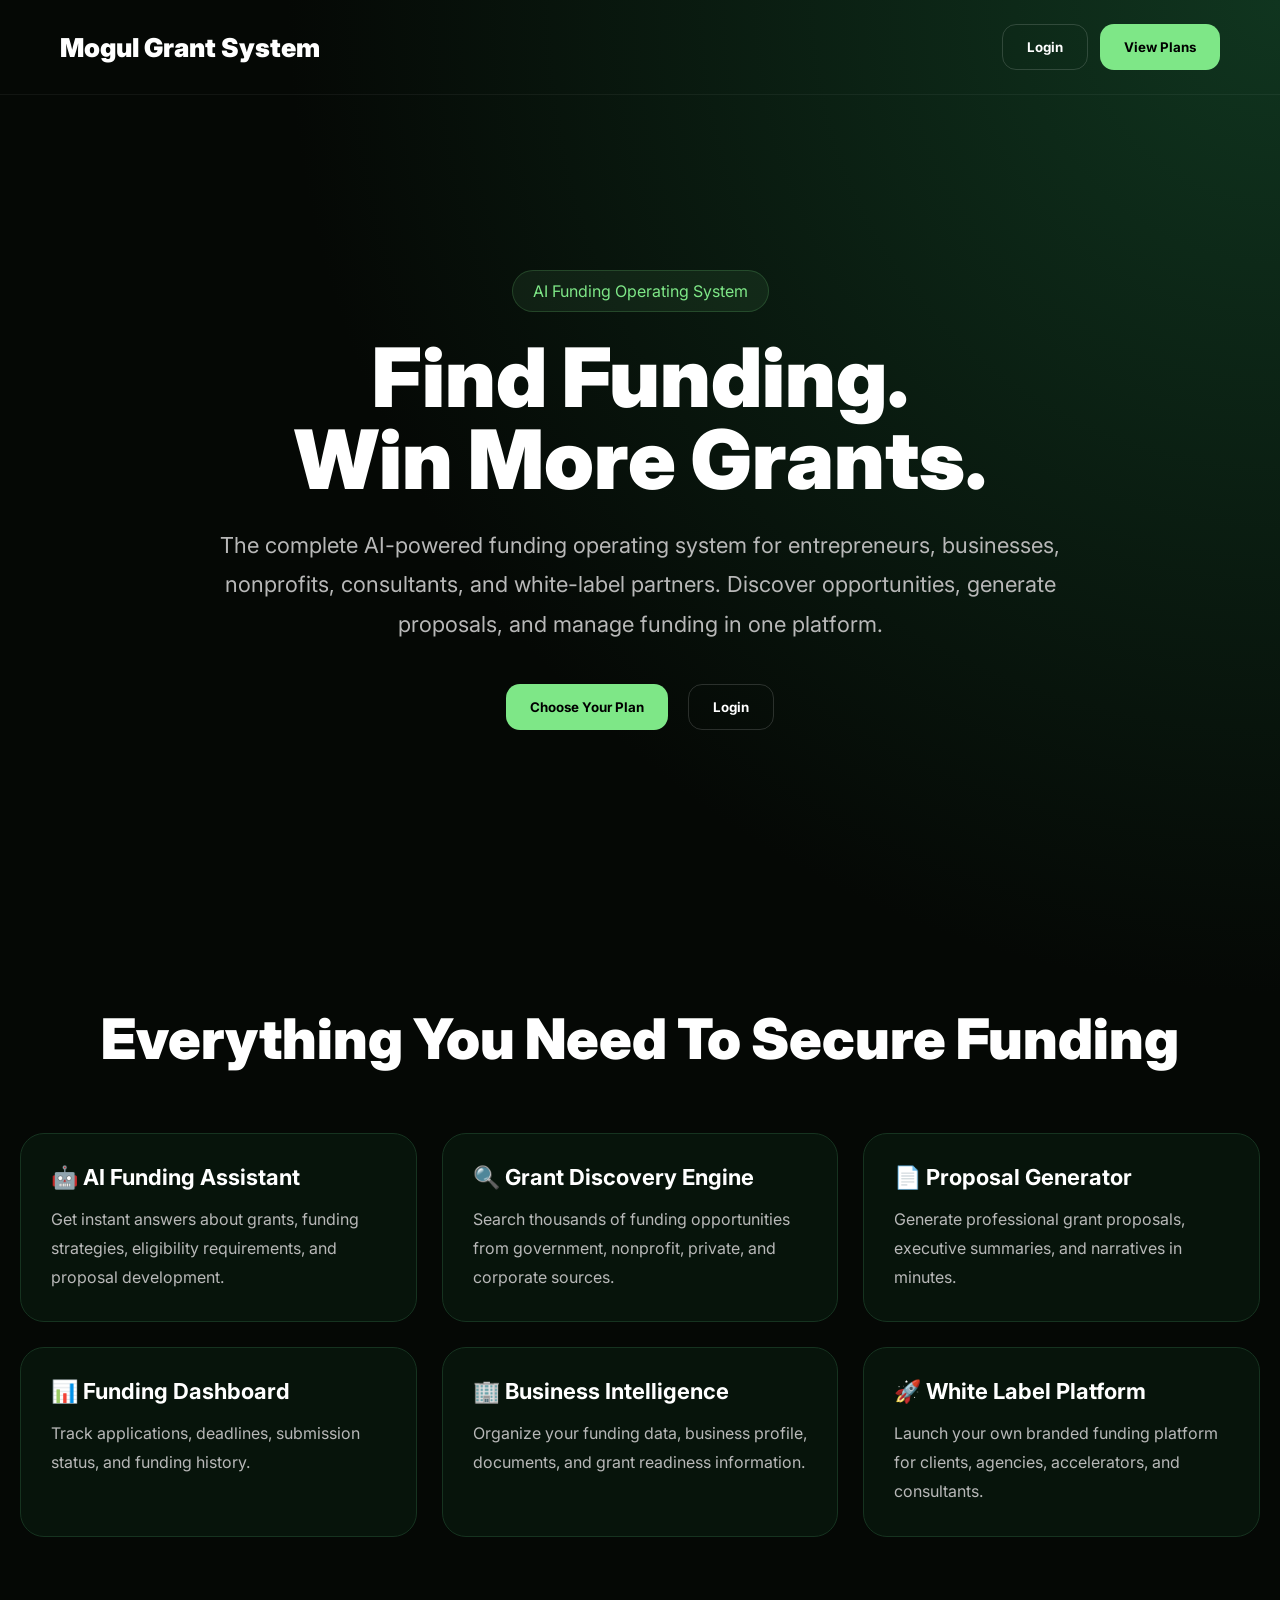
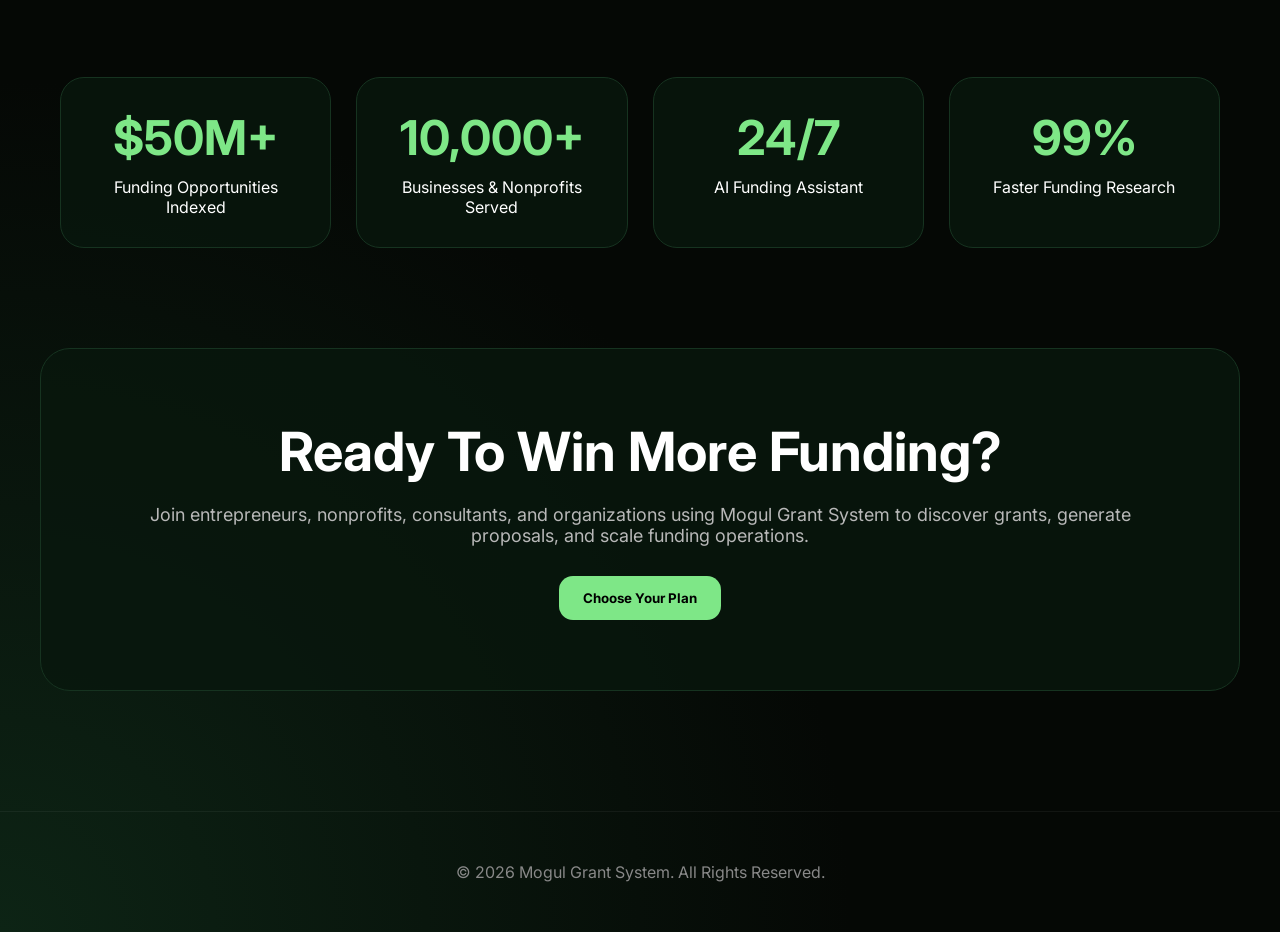
==== commit 0dc0f969: "Add files via upload" ====
--- a/index.html
+++ b/index.html
@@ -1,5 +1,4 @@
 <!DOCTYPE html>
-
 <html lang="en">
 <head>
 <meta charset="UTF-8">
@@ -16,7 +15,8 @@
 --card:#08170d;
 --border:#163320;
 --accent:#7EE787;
---text:#f5f5f5;
+--text:#ffffff;
+--muted:#b8b8b8;
 }
 
 *{
@@ -41,12 +41,11 @@
 align-items:center;
 padding:24px 60px;
 border-bottom:1px solid rgba(255,255,255,.05);
-backdrop-filter:blur(10px);
 }
 
 .logo{
-font-size:24px;
-font-weight:800;
+font-size:26px;
+font-weight:900;
 }
 
 .nav-buttons{
@@ -65,8 +64,7 @@
 
 .btn-primary{
 background:var(--accent);
-color:#000;
-box-shadow:0 0 30px rgba(126,231,135,.25);
+color:black;
 }
 
 .btn-secondary{
@@ -76,12 +74,12 @@
 }
 
 .hero{
-min-height:85vh;
+min-height:90vh;
 display:flex;
+justify-content:center;
 align-items:center;
-justify-content:center;
 text-align:center;
-padding:80px 20px;
+padding:60px 20px;
 }
 
 .hero-content{
@@ -95,22 +93,22 @@
 background:rgba(126,231,135,.08);
 border:1px solid rgba(126,231,135,.18);
 color:var(--accent);
-margin-bottom:30px;
+margin-bottom:25px;
 }
 
 .hero h1{
-font-size:78px;
+font-size:82px;
+font-weight:900;
 line-height:1;
-font-weight:900;
 margin-bottom:25px;
 }
 
 .hero p{
 font-size:22px;
-color:#b8b8b8;
-line-height:1.7;
-max-width:800px;
+line-height:1.8;
+max-width:850px;
 margin:auto;
+color:var(--muted);
 margin-bottom:40px;
 }
 
@@ -121,101 +119,100 @@
 flex-wrap:wrap;
 }
 
-.stats{
+.features{
+max-width:1300px;
+margin:auto;
+padding:100px 20px;
+}
+
+.section-title{
+font-size:56px;
+font-weight:900;
+text-align:center;
+margin-bottom:60px;
+}
+
+.feature-grid{
 display:grid;
 grid-template-columns:repeat(3,1fr);
-gap:24px;
-max-width:1000px;
-margin:0 auto 100px;
-padding:0 20px;
-}
-
-.stat{
-background:rgba(8,23,13,.75);
+gap:25px;
+}
+
+.feature{
+background:rgba(8,23,13,.8);
 border:1px solid var(--border);
 border-radius:24px;
-padding:35px;
-backdrop-filter:blur(20px);
+padding:30px;
+}
+
+.feature h3{
+font-size:22px;
+margin-bottom:15px;
+}
+
+.feature p{
+color:var(--muted);
+line-height:1.8;
+}
+
+.stats{
+max-width:1200px;
+margin:auto;
+padding:40px 20px 100px;
+display:grid;
+grid-template-columns:repeat(4,1fr);
+gap:25px;
+}
+
+.stat{
+background:rgba(8,23,13,.8);
+border:1px solid var(--border);
+border-radius:24px;
+padding:30px;
+text-align:center;
 }
 
 .stat h2{
 font-size:48px;
 color:var(--accent);
-}
-
-.stat p{
-margin-top:10px;
-color:#aaa;
-}
-
-.pricing{
-padding:120px 20px;
+margin-bottom:10px;
+}
+
+.cta{
 max-width:1200px;
-margin:auto;
-}
-
-.section-title{
+margin:0 auto 120px;
+padding:70px;
 text-align:center;
-font-size:56px;
-font-weight:800;
-margin-bottom:60px;
-}
-
-.cards{
-display:grid;
-grid-template-columns:repeat(3,1fr);
-gap:24px;
-}
-
-.card{
-background:rgba(8,23,13,.75);
+background:rgba(8,23,13,.8);
 border:1px solid var(--border);
 border-radius:30px;
-padding:40px;
-transition:.3s;
-position:relative;
-overflow:hidden;
-}
-
-.card:hover{
-transform:translateY(-8px);
-border-color:var(--accent);
-}
-
-.featured{
-border:2px solid var(--accent);
-}
-
-.price{
-font-size:56px;
-font-weight:800;
-margin:25px 0;
-}
-
-.card ul{
-list-style:none;
-margin:25px 0;
-}
-
-.card li{
-padding:10px 0;
-color:#bbb;
+}
+
+.cta h2{
+font-size:54px;
+margin-bottom:20px;
+}
+
+.cta p{
+color:var(--muted);
+font-size:18px;
+margin-bottom:30px;
 }
 
 .footer{
-padding:60px;
+padding:50px;
 text-align:center;
 border-top:1px solid rgba(255,255,255,.05);
-color:#777;
-}
-
-@media(max-width:900px){
+color:#888;
+}
+
+@media(max-width:1000px){
 
 .hero h1{
-font-size:48px;
-}
-
-.cards,
+font-size:52px;
+}
+
+.feature-grid,
 .stats{
 grid-template-columns:1fr;
 }
@@ -231,7 +228,6 @@
 }
 
 </style>
-
 </head>
 
 <body>
@@ -243,13 +239,19 @@
 </div>
 
 <div class="nav-buttons">
-<button class="btn btn-secondary">
+
+<button
+class="btn btn-secondary"
+onclick="window.location.href='login.html'">
 Login
 </button>
 
-<button class="btn btn-primary">
-Get Started
+<button
+class="btn btn-primary"
+onclick="window.location.href='pricing.html'">
+View Plans
 </button>
+
 </div>
 
 </nav>
@@ -263,27 +265,90 @@
 </div>
 
 <h1>
-Win More Grants.<br>
-Scale Faster.
+Find Funding.<br>
+Win More Grants.
 </h1>
 
 <p>
-An AI-powered funding platform for entrepreneurs,
-nonprofits, consultants and white-label partners.
-Search grants, generate proposals and manage
-funding opportunities in one system.
+The complete AI-powered funding operating system for entrepreneurs,
+businesses, nonprofits, consultants, and white-label partners.
+Discover opportunities, generate proposals, and manage funding
+in one platform.
 </p>
 
 <div class="hero-actions">
 
-<button class="btn btn-primary">
-View Plans
+<button
+class="btn btn-primary"
+onclick="window.location.href='pricing.html'">
+Choose Your Plan
 </button>
 
-<button class="btn btn-secondary">
-Watch Demo
+<button
+class="btn btn-secondary"
+onclick="window.location.href='login.html'">
+Login
 </button>
 
+</div>
+
+</div>
+
+</section>
+<section class="features">
+
+<h2 class="section-title">
+Everything You Need To Secure Funding
+</h2>
+
+<div class="feature-grid">
+
+<div class="feature">
+<h3>🤖 AI Funding Assistant</h3>
+<p>
+Get instant answers about grants, funding strategies,
+eligibility requirements, and proposal development.
+</p>
+</div>
+
+<div class="feature">
+<h3>🔍 Grant Discovery Engine</h3>
+<p>
+Search thousands of funding opportunities from
+government, nonprofit, private, and corporate sources.
+</p>
+</div>
+
+<div class="feature">
+<h3>📄 Proposal Generator</h3>
+<p>
+Generate professional grant proposals,
+executive summaries, and narratives in minutes.
+</p>
+</div>
+
+<div class="feature">
+<h3>📊 Funding Dashboard</h3>
+<p>
+Track applications, deadlines,
+submission status, and funding history.
+</p>
+</div>
+
+<div class="feature">
+<h3>🏢 Business Intelligence</h3>
+<p>
+Organize your funding data, business profile,
+documents, and grant readiness information.
+</p>
+</div>
+
+<div class="feature">
+<h3>🚀 White Label Platform</h3>
+<p>
+Launch your own branded funding platform
+for clients, agencies, accelerators, and consultants.
+</p>
 </div>
 
 </div>
@@ -304,83 +369,43 @@
 
 <div class="stat">
 <h2>24/7</h2>
-<p>AI Grant Assistant</p>
+<p>AI Funding Assistant</p>
+</div>
+
+<div class="stat">
+<h2>99%</h2>
+<p>Faster Funding Research</p>
 </div>
 
 </section>
 
-<section class="pricing">
-
-<h2 class="section-title">
+<section class="cta">
+
+<h2>
+Ready To Win More Funding?
+</h2>
+
+<p>
+Join entrepreneurs, nonprofits, consultants,
+and organizations using Mogul Grant System
+to discover grants, generate proposals,
+and scale funding operations.
+</p>
+
+<button
+class="btn btn-primary"
+onclick="window.location.href='pricing.html'">
 Choose Your Plan
-</h2>
-
-<div class="cards">
-
-<div class="card">
-
-<h3>Individual Elite</h3>
-
-<div class="price">$99</div>
-
-<ul>
-<li>Grant Search</li>
-<li>AI Proposal Generator</li>
-<li>Funding Dashboard</li>
-<li>Email Support</li>
-</ul>
-
-<button class="btn btn-primary">
-Start Plan
 </button>
 
-</div>
-
-<div class="card featured">
-
-<h3>Business Owner</h3>
-
-<div class="price">$299</div>
-
-<ul>
-<li>Everything in Elite</li>
-<li>Advanced Proposal AI</li>
-<li>Priority Support</li>
-<li>Team Access</li>
-</ul>
-
-<button class="btn btn-primary">
-Start Plan
-</button>
-
-</div>
-
-<div class="card">
-
-<h3>White Label Platform</h3>
-
-<div class="price">$5000</div>
-
-<ul>
-<li>Full Rebranding</li>
-<li>Agency Dashboard</li>
-<li>Unlimited Clients</li>
-<li>White Label Access</li>
-</ul>
-
-<button class="btn btn-primary">
-Start Plan
-</button>
-
-</div>
-
-</div>
-
 </section>
 
 <footer class="footer">
-© 2026 Mogul Grant System. All Rights Reserved.
+
+© 2026 Mogul Grant System.
+All Rights Reserved.
+
 </footer>
 
 </body>
-</html>
+</html>
